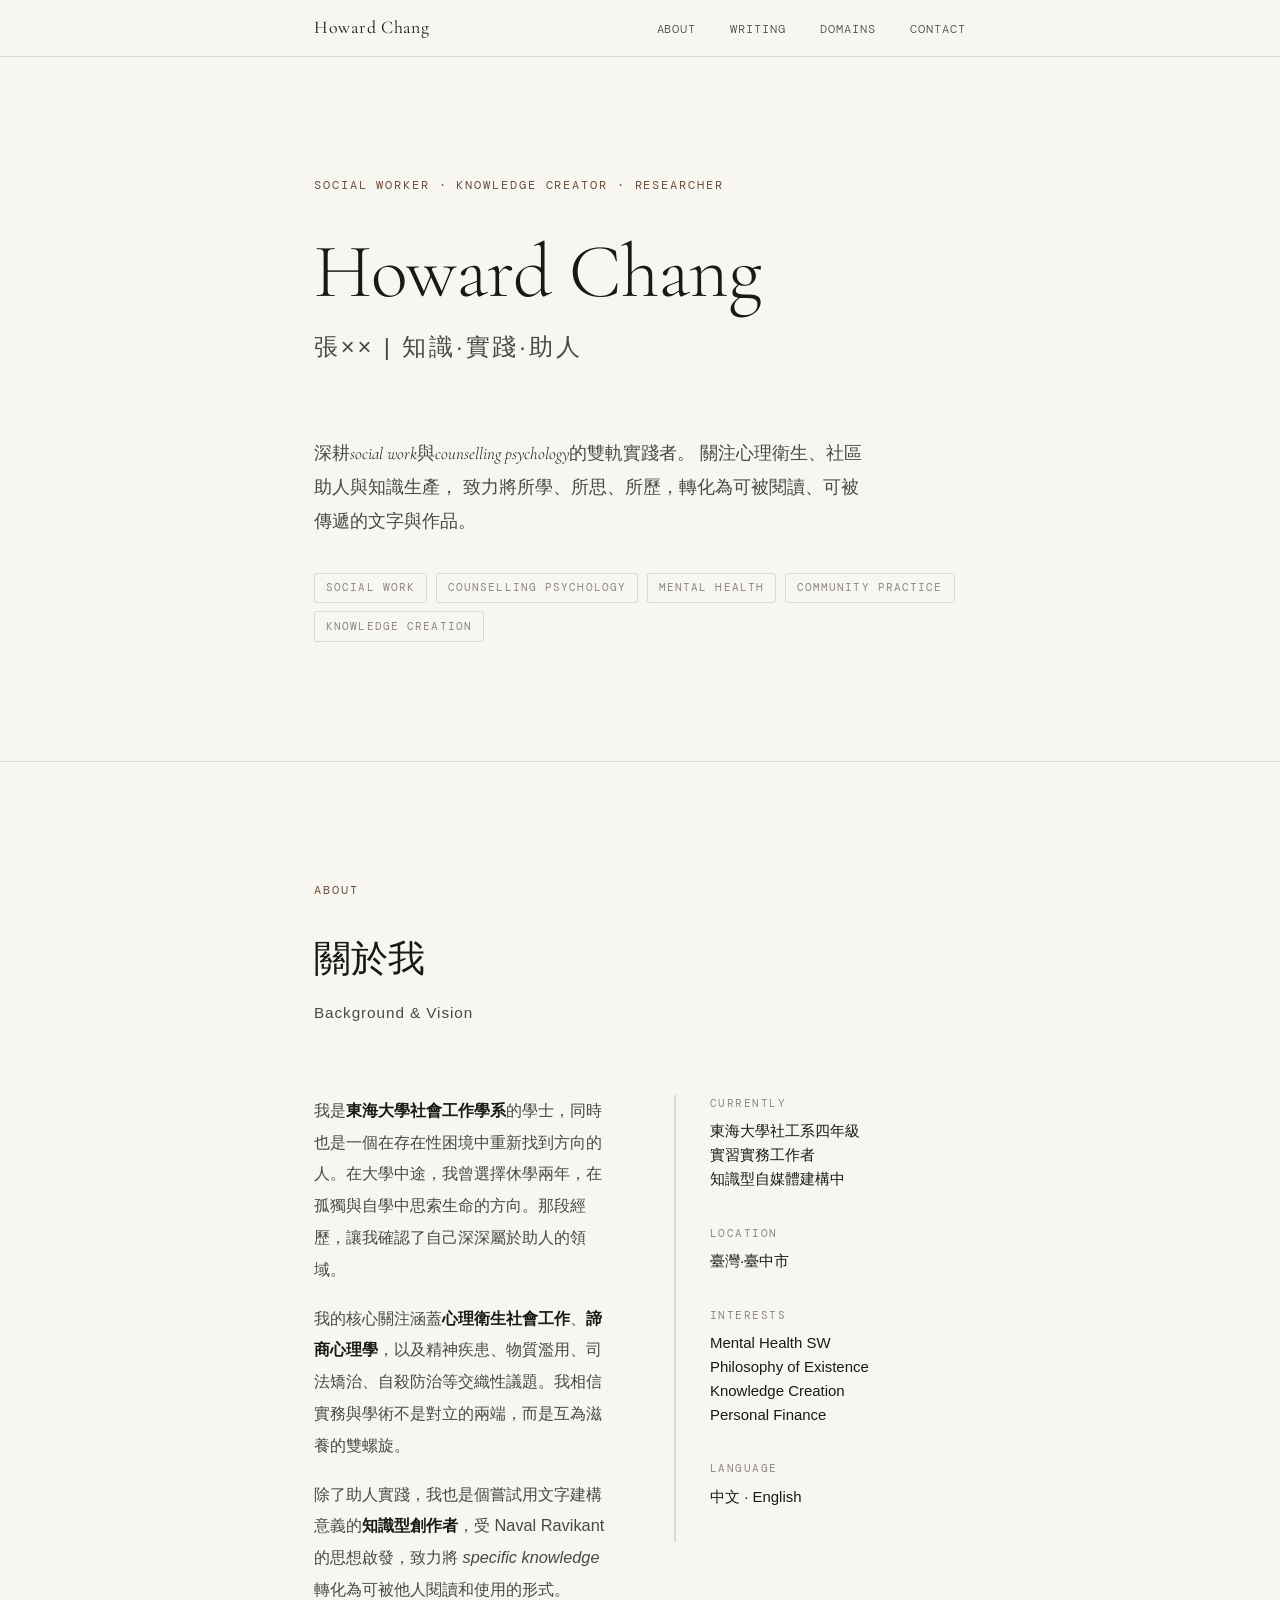
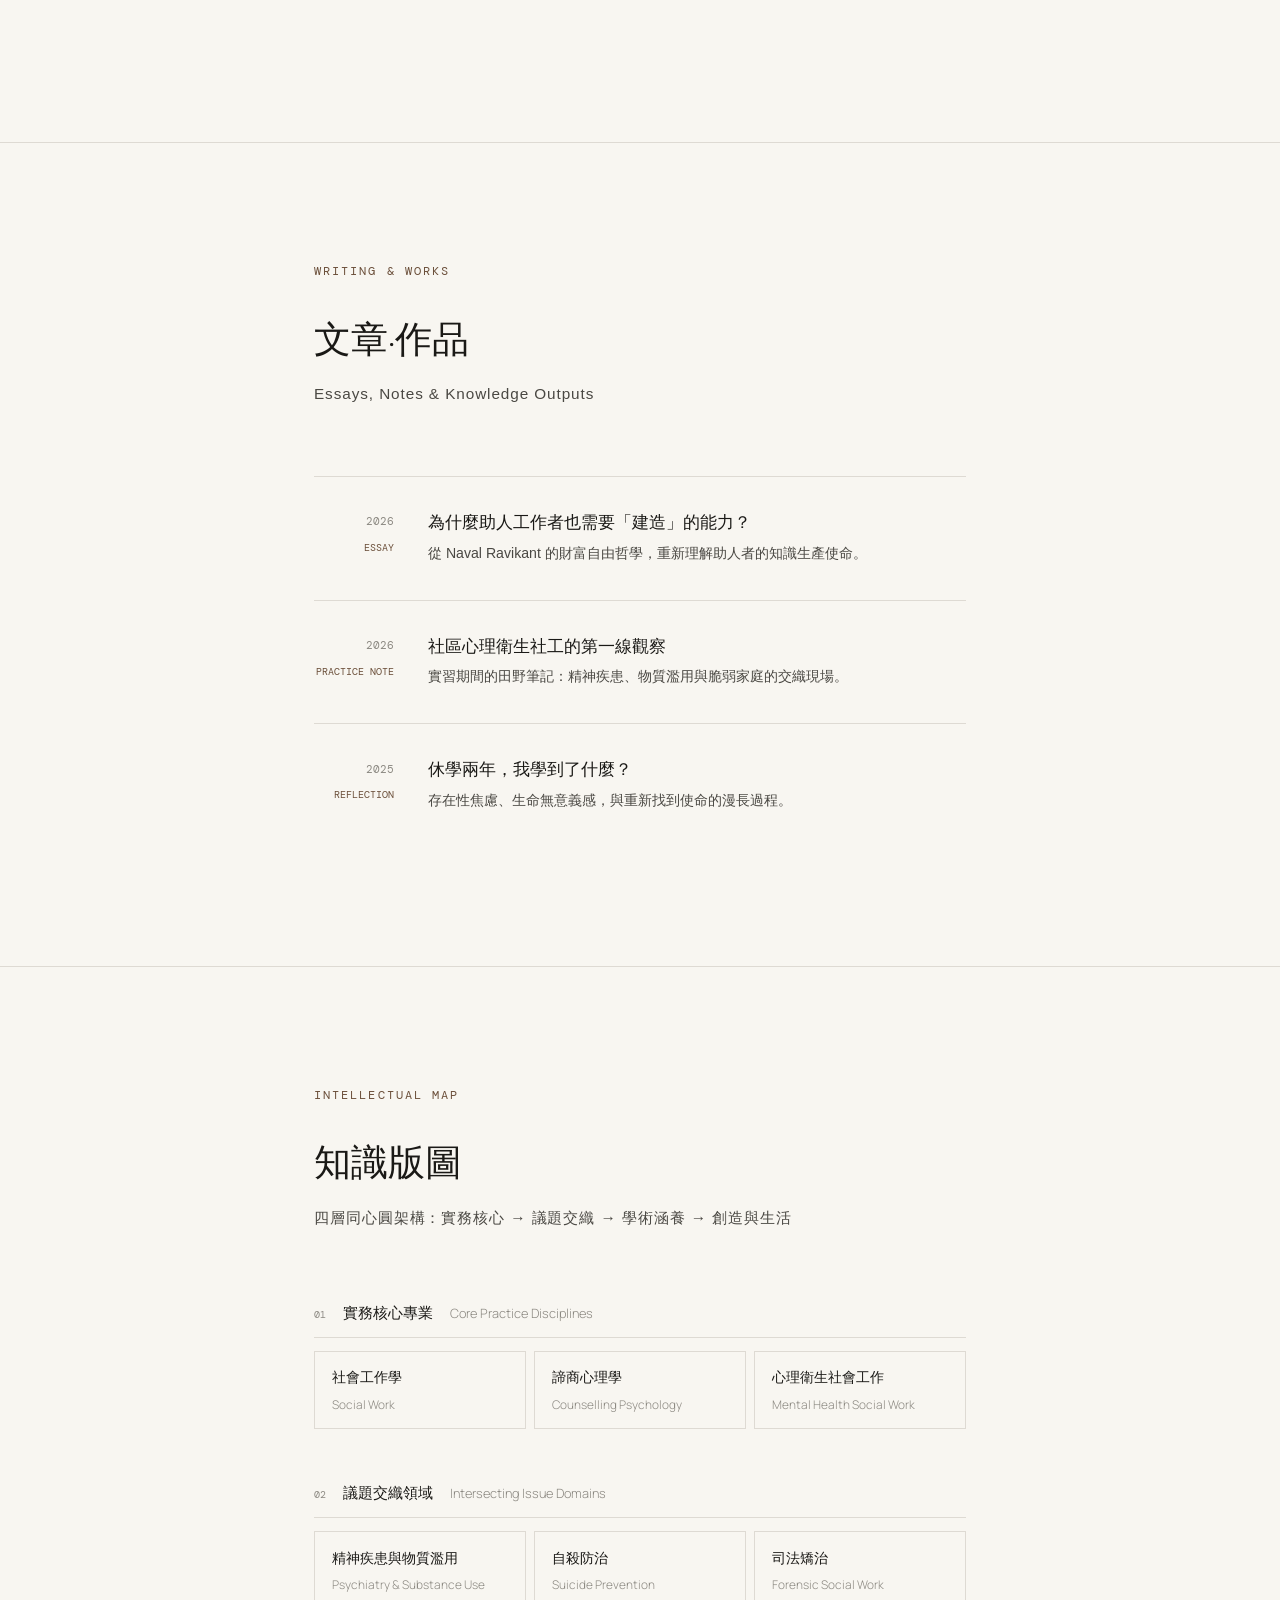
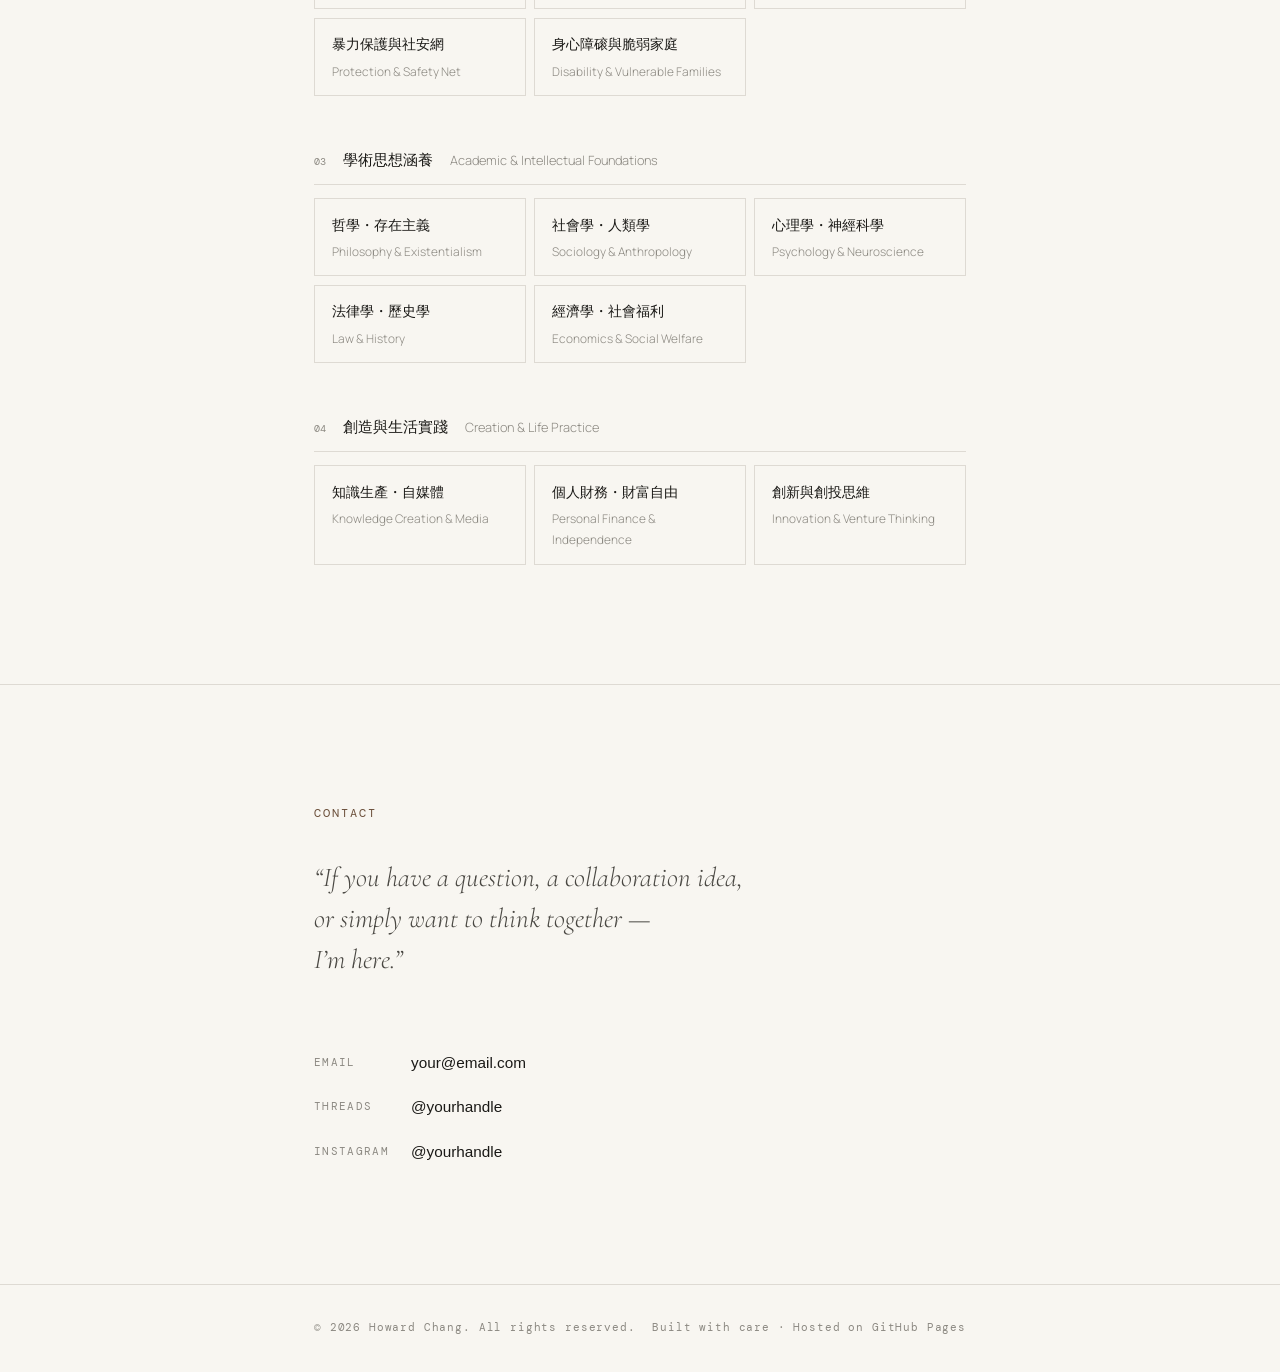
==== index.html @ d9d2367c "Add files via upload" ====
<!DOCTYPE html>
<html lang="zh-Hant">
<head>
  <meta charset="UTF-8">
  <meta name="viewport" content="width=device-width, initial-scale=1.0">
  <title>Howard Chang｜知識・實踐・助人</title>
  <meta name="description" content="社會工作與諦商心理的實務科學家，知識型創作者。">
  <meta name="author" content="Howard Chang">
  <link rel="preconnect" href="https://fonts.googleapis.com">
  <link rel="preconnect" href="https://fonts.gstatic.com" crossorigin>
  <!--
    字體設定：
    Cormorant Garamond → 英文標題字體（優雅學術感）
    Manrope            → 英文無襯綫字體（知識版圖標簽 / 小標签用）
    DM Mono            → 等寬字體（導航 / 標記文字）
    中文字體    → Microsoft JhengHei (Windows) / PingFang TC (Mac/iOS) / Heiti TC (備用)
  -->
  <link href="https://fonts.googleapis.com/css2?family=Cormorant+Garamond:ital,wght@0,300;0,400;0,500;0,600;1,300;1,400&family=Manrope:wght@300;400;500;600&family=DM+Mono:wght@300;400&display=swap" rel="stylesheet">
  <style>
    :root {
      --bg:       #F8F6F1;
      --ink:      #1A1916;
      --ink-mid:  #4A4843;
      --ink-lite: #8C8982;
      --accent:   #6B4F3A;
      --border:   #DEDAD3;
      /* 英文字體 */
      --serif-en: 'Cormorant Garamond', Georgia, serif;
      --sans-en:  'Manrope', 'Helvetica Neue', sans-serif;
      --mono:     'DM Mono', 'Courier New', monospace;
      /* 中文字體：微軟正黑體 (Win) → PingFang TC (Mac) → Heiti TC (備用) */
      --zh:       'Microsoft JhengHei', '微軟正黑體', 'PingFang TC', 'Heiti TC', sans-serif;
      --max-w:    720px;
    }
    *, *::before, *::after { box-sizing: border-box; margin: 0; padding: 0; }
    html { font-size: 17px; scroll-behavior: smooth; -webkit-font-smoothing: antialiased; }
    body { background: var(--bg); color: var(--ink); font-family: var(--zh); font-weight: 400; line-height: 1.8; }
    .container { max-width: var(--max-w); margin: 0 auto; padding: 0 2rem; }

    /* --- Nav --- */
    nav {
      position: fixed; top: 0; left: 0; right: 0; z-index: 100;
      background: rgba(248,246,241,.92); backdrop-filter: blur(8px);
      border-bottom: 1px solid var(--border);
    }
    nav .container { display: flex; align-items: center; justify-content: space-between; height: 56px; }
    .nav-name { font-family: var(--serif-en); font-size: 1.05rem; font-weight: 400; letter-spacing: .04em; color: var(--ink); text-decoration: none; }
    .nav-links { display: flex; gap: 2rem; list-style: none; }
    .nav-links a { font-family: var(--mono); font-size: .72rem; font-weight: 300; letter-spacing: .08em; color: var(--ink-mid); text-decoration: none; text-transform: uppercase; transition: color .2s; }
    .nav-links a:hover { color: var(--accent); }

    /* --- Hero --- */
    #hero { padding-top: calc(56px + 7rem); padding-bottom: 7rem; border-bottom: 1px solid var(--border); }
    .eyebrow { font-family: var(--mono); font-size: .7rem; letter-spacing: .16em; color: var(--accent); text-transform: uppercase; margin-bottom: 2rem; }
    .name-en { font-family: var(--serif-en); font-size: clamp(2.8rem,6vw,4.5rem); font-weight: 300; line-height: 1.1; letter-spacing: -.01em; margin-bottom: .15em; }
    .name-zh { font-family: var(--zh); font-size: clamp(1.1rem,2.5vw,1.4rem); font-weight: 300; color: var(--ink-mid); letter-spacing: .12em; margin-bottom: 4rem; }
    .statement { max-width: 560px; font-size: 1.05rem; font-weight: 300; line-height: 1.9; color: var(--ink-mid); }
    .statement em { font-family: var(--serif-en); font-style: italic; font-size: 1rem; color: var(--ink); }
    .tags { display: flex; flex-wrap: wrap; gap: .5rem; margin-top: 2rem; }
    .tag { font-family: var(--mono); font-size: .65rem; letter-spacing: .1em; color: var(--ink-lite); border: 1px solid var(--border); padding: .25rem .65rem; border-radius: 2px; text-transform: uppercase; }

    /* --- Section shared --- */
    section { padding: 7rem 0; border-bottom: 1px solid var(--border); }
    section:last-of-type { border-bottom: none; }
    .sec-label { font-family: var(--mono); font-size: .68rem; letter-spacing: .18em; color: var(--accent); text-transform: uppercase; margin-bottom: 2rem; }
    .sec-title { font-family: var(--serif-en); font-size: clamp(1.6rem,3.5vw,2.2rem); font-weight: 400; line-height: 1.25; margin-bottom: 1rem; }
    .sec-sub { font-family: var(--zh); font-size: .9rem; color: var(--ink-mid); letter-spacing: .06em; margin-bottom: 4rem; }

    /* --- About --- */
    .about-grid { display: grid; grid-template-columns: 1fr 1fr; gap: 4rem; align-items: start; }
    .about-text p { font-family: var(--zh); font-size: .96rem; line-height: 1.95; color: var(--ink-mid); margin-bottom: 1rem; }
    .about-text strong { font-weight: 600; color: var(--ink); }
    .sidebar { border-left: 2px solid var(--border); padding-left: 2rem; }
    .sitem { margin-bottom: 2rem; }
    .sitem-label { font-family: var(--mono); font-size: .62rem; letter-spacing: .14em; color: var(--ink-lite); text-transform: uppercase; margin-bottom: .3rem; }
    .sitem-val { font-family: var(--zh); font-size: .88rem; color: var(--ink); line-height: 1.6; }

    /* --- Works --- */
    .work-item { display: grid; grid-template-columns: 80px 1fr; gap: 2rem; padding: 2rem 0; border-top: 1px solid var(--border); text-decoration: none; color: inherit; transition: opacity .2s; }
    .work-item:first-child { border-top: none; }
    .work-item:hover { opacity: .6; }
    .work-meta { display: flex; flex-direction: column; align-items: flex-end; padding-top: .15rem; }
    .work-date { font-family: var(--mono); font-size: .62rem; color: var(--ink-lite); }
    .work-cat { font-family: var(--mono); font-size: .58rem; color: var(--accent); text-transform: uppercase; margin-top: .4rem; }
    .work-title { font-family: var(--zh); font-size: 1rem; font-weight: 500; line-height: 1.4; margin-bottom: .4rem; }
    .work-exc { font-family: var(--zh); font-size: .83rem; color: var(--ink-mid); line-height: 1.7; }

    /* --- Domains (grouped) --- */
    .dgroup { margin-bottom: 3rem; }
    .dgroup:last-child { margin-bottom: 0; }
    .dgroup-hdr { display: flex; align-items: baseline; gap: 1rem; padding-bottom: .6rem; border-bottom: 1px solid var(--border); margin-bottom: .75rem; }
    .dgroup-num { font-family: var(--mono); font-size: .6rem; color: var(--ink-lite); }
    .dgroup-zh { font-family: var(--zh); font-size: .88rem; font-weight: 500; color: var(--ink); }
    /* ★ Manrope 不用斜體 */
    .dgroup-en { font-family: var(--sans-en); font-size: .75rem; font-weight: 300; font-style: normal; color: var(--ink-lite); }
    .dtiles { display: grid; grid-template-columns: repeat(3, 1fr); gap: .5rem; }
    .dtile { padding: .75rem 1rem; border: 1px solid var(--border); position: relative; transition: border-color .2s, background .15s; }
    .dtile:hover { border-color: var(--ink-lite); background: rgba(107,79,58,.03); }
    .dtile::before { content: ''; position: absolute; left: -1px; top: 0; bottom: 0; width: 2px; background: var(--accent); opacity: 0; transition: opacity .2s; }
    .dtile:hover::before { opacity: 1; }
    .dtile-zh { font-family: var(--zh); font-size: .85rem; font-weight: 500; margin-bottom: .2rem; }
    /* ★ Manrope 不用斜體 */
    .dtile-en { font-family: var(--sans-en); font-size: .7rem; font-weight: 300; font-style: normal; color: var(--ink-lite); }

    /* --- Contact --- */
    .contact-stmt { font-family: var(--serif-en); font-size: clamp(1.2rem,3vw,1.6rem); font-weight: 300; font-style: italic; line-height: 1.5; color: var(--ink-mid); max-width: 480px; margin-bottom: 4rem; }
    .clinks { display: flex; flex-direction: column; gap: 1rem; }
    .clink { display: flex; align-items: center; gap: 1rem; text-decoration: none; color: var(--ink); transition: color .2s; width: fit-content; }
    .clink:hover { color: var(--accent); }
    .clink-label { font-family: var(--mono); font-size: .65rem; letter-spacing: .12em; color: var(--ink-lite); text-transform: uppercase; min-width: 80px; }
    .clink-val { font-family: var(--zh); font-size: .9rem; }

    /* --- Footer --- */
    footer { padding: 2rem 0; border-top: 1px solid var(--border); }
    footer .container { display: flex; align-items: center; justify-content: space-between; }
    .ft { font-family: var(--mono); font-size: .62rem; color: var(--ink-lite); letter-spacing: .08em; }

    /* --- Back to top --- */
    .btt { position: fixed; bottom: 2rem; right: 2rem; width: 38px; height: 38px; border: 1px solid var(--border); background: var(--bg); color: var(--ink-mid); font-size: 1rem; display: flex; align-items: center; justify-content: center; text-decoration: none; opacity: 0; pointer-events: none; transition: opacity .3s, color .2s, border-color .2s; }
    .btt.visible { opacity: 1; pointer-events: auto; }
    .btt:hover { color: var(--accent); border-color: var(--accent); }

    /* --- Fade-in --- */
    @keyframes fadeUp { from { opacity:0; transform:translateY(18px); } to { opacity:1; transform:none; } }
    .fi { animation: fadeUp .7s ease forwards; opacity: 0; }
    .fi:nth-child(1){animation-delay:.10s} .fi:nth-child(2){animation-delay:.22s}
    .fi:nth-child(3){animation-delay:.34s} .fi:nth-child(4){animation-delay:.46s}

    /* --- Responsive --- */
    @media(max-width:600px){
      .about-grid{grid-template-columns:1fr}
      .sidebar{border-left:none;border-top:1px solid var(--border);padding-left:0;padding-top:2rem}
      .dtiles{grid-template-columns:1fr 1fr}
      .nav-links{display:none}
      footer .container{flex-direction:column;gap:.5rem;align-items:flex-start}
    }
    @media(max-width:420px){ .dtiles{grid-template-columns:1fr} }
  </style>
</head>
<body>

<nav>
  <div class="container">
    <a href="#hero" class="nav-name">Howard Chang</a>
    <ul class="nav-links">
      <li><a href="#about">About</a></li>
      <li><a href="#works">Writing</a></li>
      <li><a href="#domains">Domains</a></li>
      <li><a href="#contact">Contact</a></li>
    </ul>
  </div>
</nav>

<!-- ====== Hero ====== -->
<section id="hero">
  <div class="container">
    <p class="eyebrow fi">Social Worker &middot; Knowledge Creator &middot; Researcher</p>
    <!-- ★ 請替換成你的英文名 -->
    <h1 class="name-en fi">Howard Chang</h1>
    <!-- ★ 請替換成你的中文全名 -->
    <p class="name-zh fi">張×× &vert; 知識&middot;實踐&middot;助人</p>
    <p class="statement fi">
      深耕<em>social work</em>與<em>counselling psychology</em>的雙軌實踐者。
      關注心理衛生、社區助人與知識生產，
      致力將所學、所思、所歷，轉化為可被閱讀、可被傳遞的文字與作品。
    </p>
    <div class="tags fi">
      <span class="tag">Social Work</span>
      <span class="tag">Counselling Psychology</span>
      <span class="tag">Mental Health</span>
      <span class="tag">Community Practice</span>
      <span class="tag">Knowledge Creation</span>
    </div>
  </div>
</section>

<!-- ====== About ====== -->
<section id="about">
  <div class="container">
    <p class="sec-label">About</p>
    <h2 class="sec-title">關於我</h2>
    <p class="sec-sub">Background &amp; Vision</p>
    <div class="about-grid">
      <div class="about-text">
        <p>我是<strong>東海大學社會工作學系</strong>的學士，同時也是一個在存在性困境中重新找到方向的人。在大學中途，我曾選擇休學兩年，在孤獨與自學中思索生命的方向。那段經歷，讓我確認了自己深深屬於助人的領域。</p>
        <p>我的核心關注涵蓋<strong>心理衛生社會工作</strong>、<strong>諦商心理學</strong>，以及精神疾患、物質濫用、司法矯治、自殺防治等交織性議題。我相信實務與學術不是對立的兩端，而是互為滋養的雙螺旋。</p>
        <p>除了助人實踐，我也是個嘗試用文字建構意義的<strong>知識型創作者</strong>，受 Naval Ravikant 的思想啟發，致力將 <em>specific knowledge</em> 轉化為可被他人閱讀和使用的形式。</p>
      </div>
      <div class="sidebar">
        <div class="sitem">
          <p class="sitem-label">Currently</p>
          <p class="sitem-val">東海大學社工系四年級<br>實習實務工作者<br>知識型自媒體建構中</p>
        </div>
        <div class="sitem">
          <p class="sitem-label">Location</p>
          <p class="sitem-val">臺灣&middot;臺中市</p>
        </div>
        <div class="sitem">
          <p class="sitem-label">Interests</p>
          <p class="sitem-val">Mental Health SW<br>Philosophy of Existence<br>Knowledge Creation<br>Personal Finance</p>
        </div>
        <div class="sitem">
          <p class="sitem-label">Language</p>
          <p class="sitem-val">中文 &middot; English</p>
        </div>
      </div>
    </div>
  </div>
</section>

<!-- ====== Works ====== -->
<section id="works">
  <div class="container">
    <p class="sec-label">Writing &amp; Works</p>
    <h2 class="sec-title">文章&middot;作品</h2>
    <p class="sec-sub">Essays, Notes &amp; Knowledge Outputs</p>

    <!--
      ★ 新增文章：復製下面的 work-item 區塊，修改標題和摘要。
      將 href 改為實際的 .html 檔案路徑，例： href="articles/檔名.html"
      尚未發佈的文章先用 href="#" 占位
    -->

    <!-- ★ 第一篇文章：修改此模板後將 href 指向實際檔案 -->
    <a href="articles/why-helpers-need-to-build.html" class="work-item">
      <div class="work-meta">
        <span class="work-date">2026</span>
        <span class="work-cat">Essay</span>
      </div>
      <div>
        <p class="work-title">為什麼助人工作者也需要「建造」的能力？</p>
        <p class="work-exc">從 Naval Ravikant 的財富自由哲學，重新理解助人者的知識生產使命。</p>
      </div>
    </a>

    <a href="#" class="work-item">
      <div class="work-meta">
        <span class="work-date">2026</span>
        <span class="work-cat">Practice Note</span>
      </div>
      <div>
        <p class="work-title">社區心理衛生社工的第一線觀察</p>
        <p class="work-exc">實習期間的田野筆記：精神疾患、物質濫用與脆弱家庭的交織現場。</p>
      </div>
    </a>

    <a href="#" class="work-item">
      <div class="work-meta">
        <span class="work-date">2025</span>
        <span class="work-cat">Reflection</span>
      </div>
      <div>
        <p class="work-title">休學兩年，我學到了什麼？</p>
        <p class="work-exc">存在性焦慮、生命無意義感，與重新找到使命的漫長過程。</p>
      </div>
    </a>

  </div>
</section>

<!-- ====== Domains ====== -->
<section id="domains">
  <div class="container">
    <p class="sec-label">Intellectual Map</p>
    <h2 class="sec-title">知識版圖</h2>
    <p class="sec-sub">四層同心圓架構：實務核心 &rarr; 議題交織 &rarr; 學術涵養 &rarr; 創造與生活</p>

    <!--
      ★★ 分組訪明：
      - 新增方塊：在對應的 dtiles 內複製一個 .dtile 區塊
      - 新增分組：複製整個 .dgroup 區塊
      - 刪除方塊：對應的 .dtile 區塊直接刪除
    -->

    <!-- 01 實務核心專業 -->
    <div class="dgroup">
      <div class="dgroup-hdr">
        <span class="dgroup-num">01</span>
        <span class="dgroup-zh">實務核心專業</span>
        <span class="dgroup-en">Core Practice Disciplines</span>
      </div>
      <div class="dtiles">
        <div class="dtile"><p class="dtile-zh">社會工作學</p><p class="dtile-en">Social Work</p></div>
        <div class="dtile"><p class="dtile-zh">諦商心理學</p><p class="dtile-en">Counselling Psychology</p></div>
        <div class="dtile"><p class="dtile-zh">心理衛生社會工作</p><p class="dtile-en">Mental Health Social Work</p></div>
      </div>
    </div>

    <!-- 02 議題交織領域 -->
    <div class="dgroup">
      <div class="dgroup-hdr">
        <span class="dgroup-num">02</span>
        <span class="dgroup-zh">議題交織領域</span>
        <span class="dgroup-en">Intersecting Issue Domains</span>
      </div>
      <div class="dtiles">
        <div class="dtile"><p class="dtile-zh">精神疾患與物質濫用</p><p class="dtile-en">Psychiatry &amp; Substance Use</p></div>
        <div class="dtile"><p class="dtile-zh">自殺防治</p><p class="dtile-en">Suicide Prevention</p></div>
        <div class="dtile"><p class="dtile-zh">司法矯治</p><p class="dtile-en">Forensic Social Work</p></div>
        <div class="dtile"><p class="dtile-zh">暴力保護與社安網</p><p class="dtile-en">Protection &amp; Safety Net</p></div>
        <div class="dtile"><p class="dtile-zh">身心障磙與脆弱家庭</p><p class="dtile-en">Disability &amp; Vulnerable Families</p></div>
      </div>
    </div>

    <!-- 03 學術思想涵養 -->
    <div class="dgroup">
      <div class="dgroup-hdr">
        <span class="dgroup-num">03</span>
        <span class="dgroup-zh">學術思想涵養</span>
        <span class="dgroup-en">Academic &amp; Intellectual Foundations</span>
      </div>
      <div class="dtiles">
        <div class="dtile"><p class="dtile-zh">哲學・存在主義</p><p class="dtile-en">Philosophy &amp; Existentialism</p></div>
        <div class="dtile"><p class="dtile-zh">社會學・人類學</p><p class="dtile-en">Sociology &amp; Anthropology</p></div>
        <div class="dtile"><p class="dtile-zh">心理學・神經科學</p><p class="dtile-en">Psychology &amp; Neuroscience</p></div>
        <div class="dtile"><p class="dtile-zh">法律學・歷史學</p><p class="dtile-en">Law &amp; History</p></div>
        <div class="dtile"><p class="dtile-zh">經濟學・社會福利</p><p class="dtile-en">Economics &amp; Social Welfare</p></div>
      </div>
    </div>

    <!-- 04 創造與生活實踐 -->
    <div class="dgroup">
      <div class="dgroup-hdr">
        <span class="dgroup-num">04</span>
        <span class="dgroup-zh">創造與生活實踐</span>
        <span class="dgroup-en">Creation &amp; Life Practice</span>
      </div>
      <div class="dtiles">
        <div class="dtile"><p class="dtile-zh">知識生產・自媒體</p><p class="dtile-en">Knowledge Creation &amp; Media</p></div>
        <div class="dtile"><p class="dtile-zh">個人財務・財富自由</p><p class="dtile-en">Personal Finance &amp; Independence</p></div>
        <div class="dtile"><p class="dtile-zh">創新與創投思維</p><p class="dtile-en">Innovation &amp; Venture Thinking</p></div>
      </div>
    </div>

  </div>
</section>

<!-- ====== Contact ====== -->
<section id="contact">
  <div class="container">
    <p class="sec-label">Contact</p>
    <p class="contact-stmt">
      &ldquo;If you have a question, a collaboration idea,<br>
      or simply want to think together &mdash;<br>
      I&rsquo;m here.&rdquo;
    </p>
    <div class="clinks">
      <!-- ★ 請替換成你真實的联絡方式，沒有的平台就削除對應 <a> 區塊 -->
      <a href="mailto:your@email.com" class="clink"><span class="clink-label">Email</span><span class="clink-val">your@email.com</span></a>
      <a href="https://threads.net/@yourhandle" target="_blank" rel="noopener" class="clink"><span class="clink-label">Threads</span><span class="clink-val">@yourhandle</span></a>
      <a href="https://instagram.com/yourhandle" target="_blank" rel="noopener" class="clink"><span class="clink-label">Instagram</span><span class="clink-val">@yourhandle</span></a>
    </div>
  </div>
</section>

<footer>
  <div class="container">
    <p class="ft">&copy; 2026 Howard Chang. All rights reserved.</p>
    <p class="ft">Built with care &middot; Hosted on GitHub Pages</p>
  </div>
</footer>

<a href="#hero" class="btt" id="btt">&uarr;</a>
<script>
  const b = document.getElementById('btt');
  window.addEventListener('scroll', () => b.classList.toggle('visible', scrollY > 300));
</script>
</body>
</html>
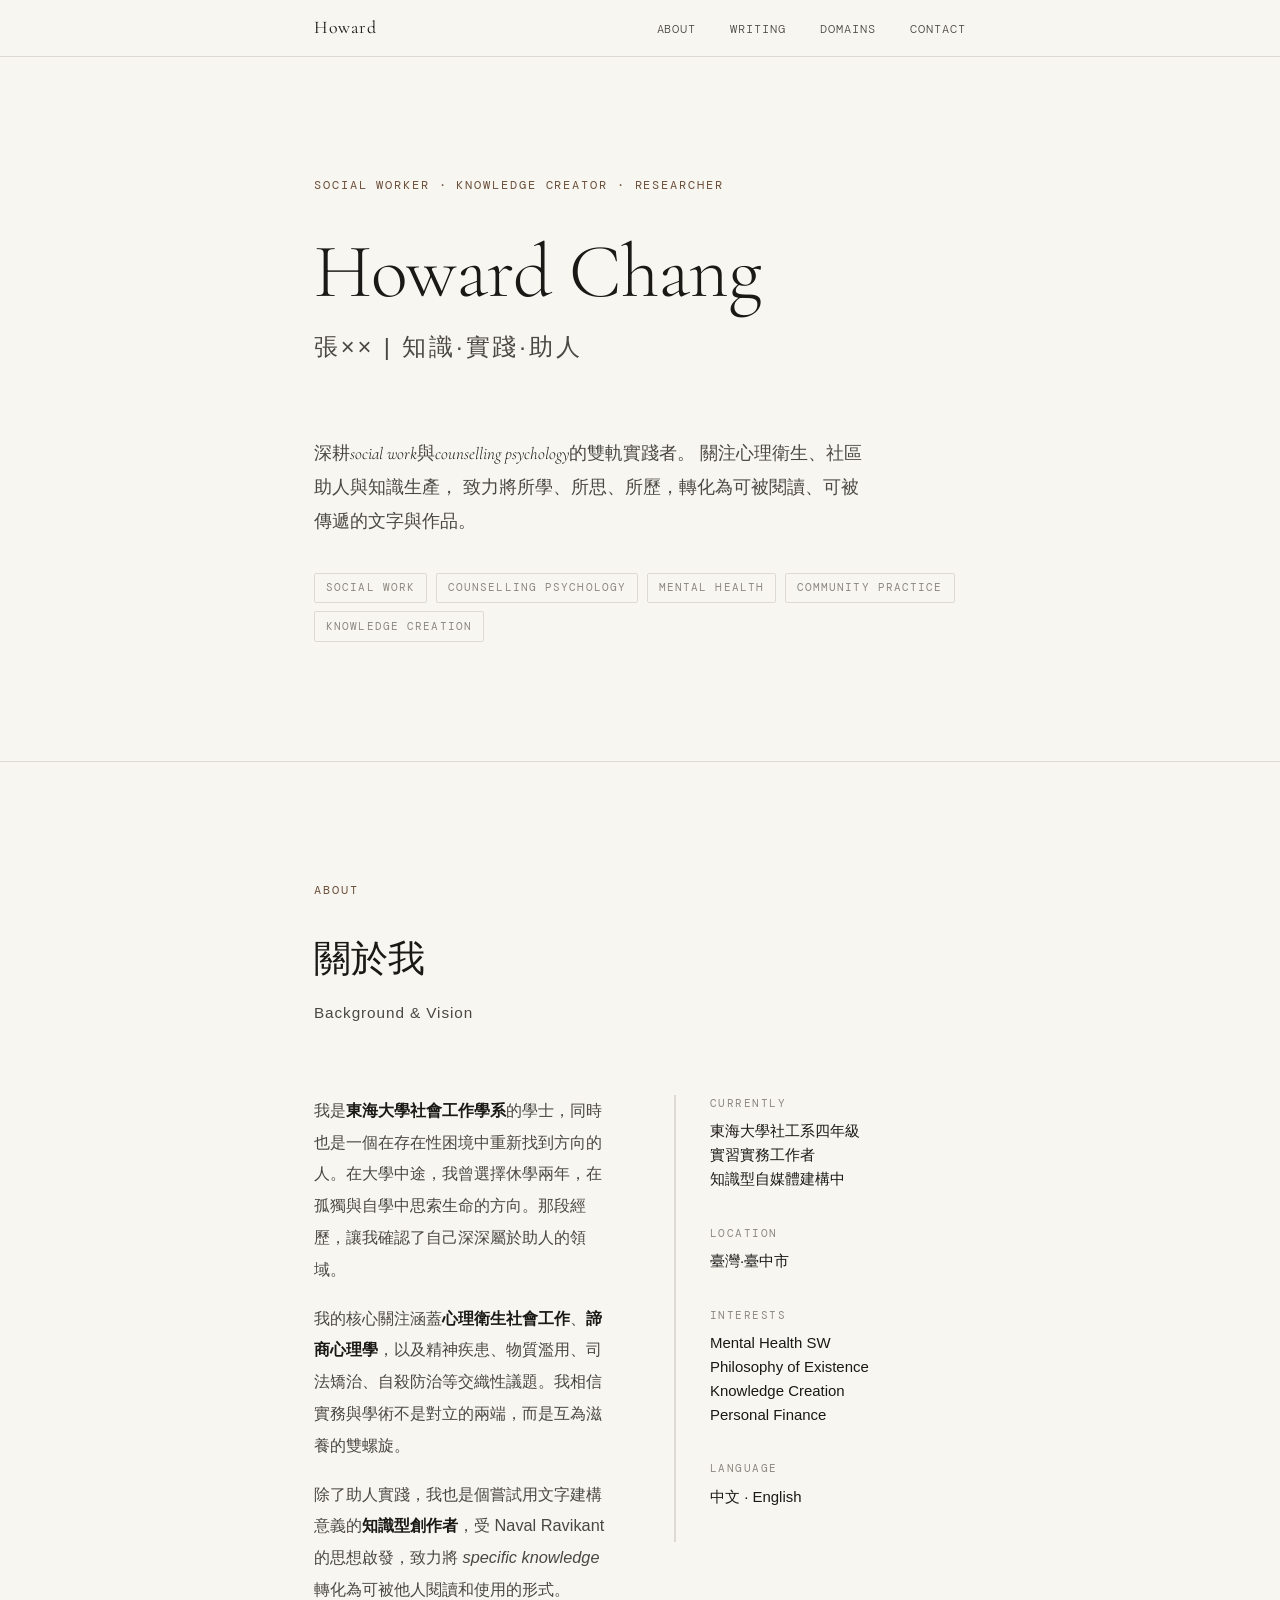
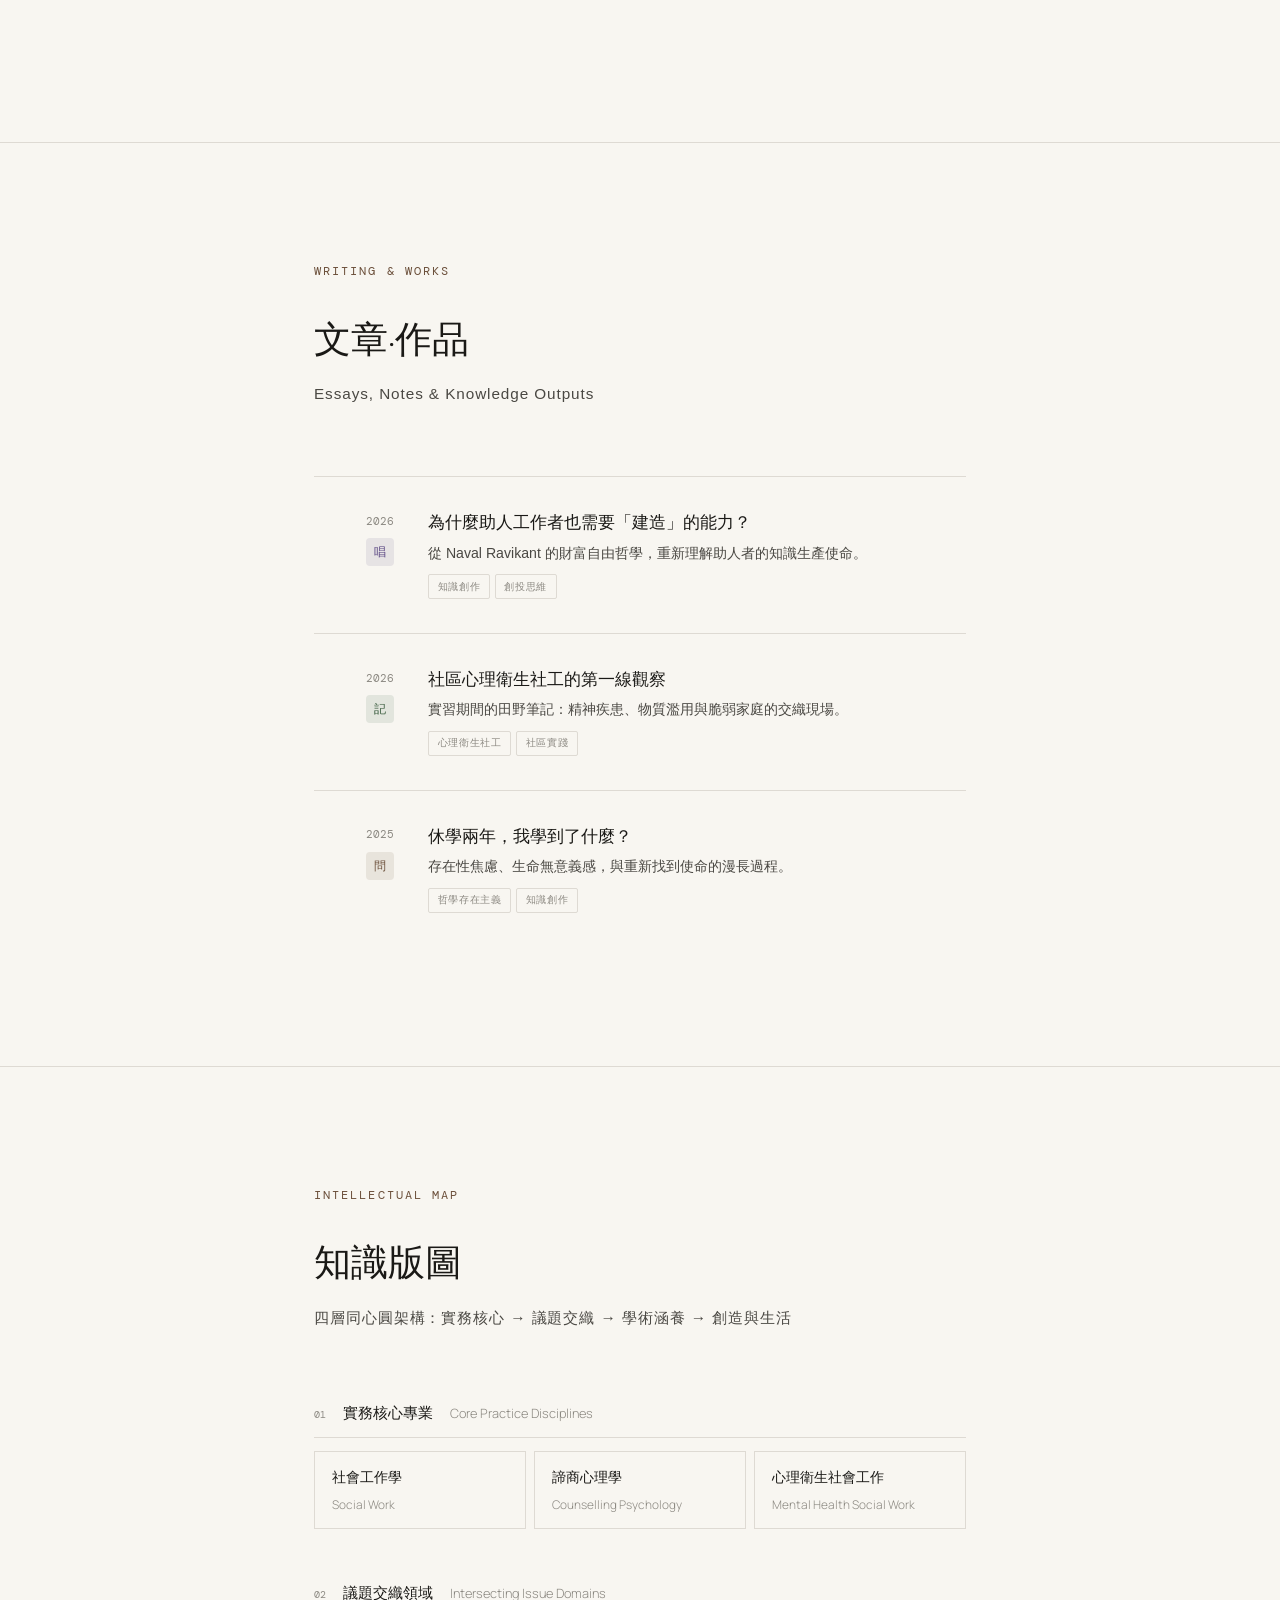
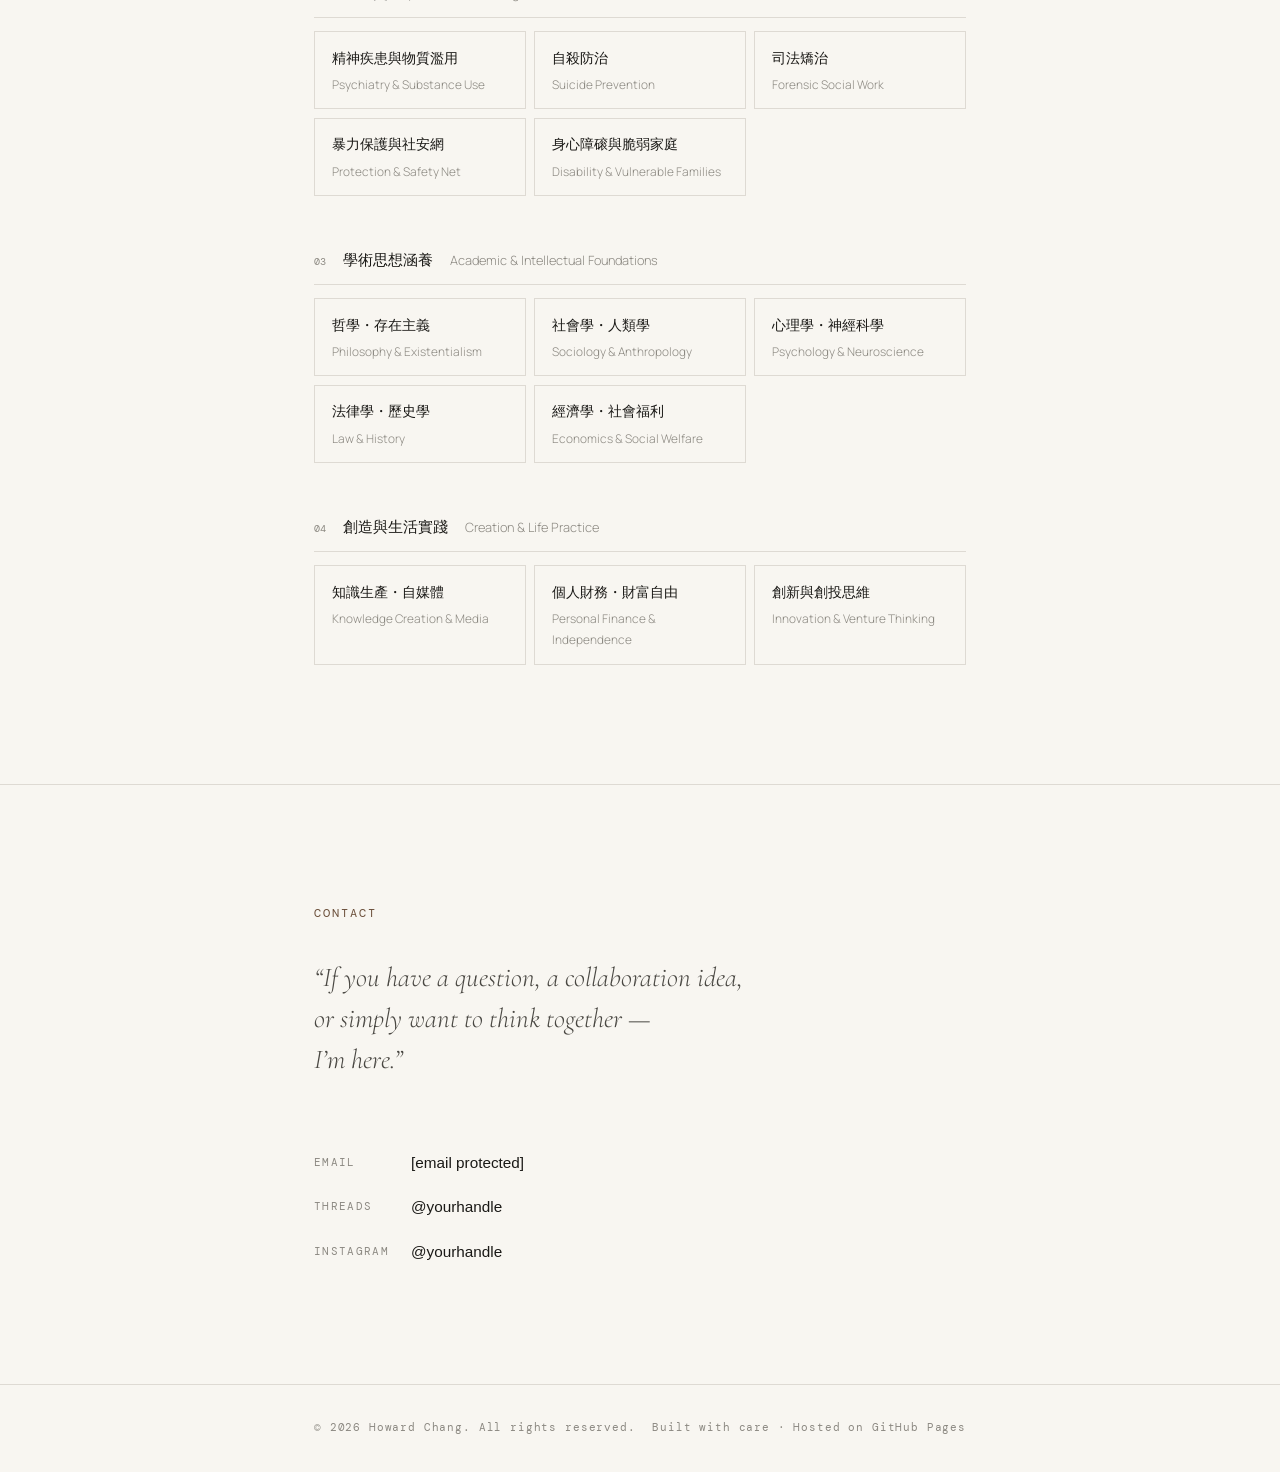
==== commit d2c721dc: "Update index.html" ====
--- a/index.html
+++ b/index.html
@@ -3,7 +3,7 @@
 <head>
   <meta charset="UTF-8">
   <meta name="viewport" content="width=device-width, initial-scale=1.0">
-  <title>Howard Chang｜知識・實踐・助人</title>
+  <title>Howard｜知識・實踐・助人</title>
   <meta name="description" content="社會工作與諦商心理的實務科學家，知識型創作者。">
   <meta name="author" content="Howard Chang">
   <link rel="preconnect" href="https://fonts.googleapis.com">
@@ -79,7 +79,7 @@
     .work-item { display: grid; grid-template-columns: 80px 1fr; gap: 2rem; padding: 2rem 0; border-top: 1px solid var(--border); text-decoration: none; color: inherit; transition: opacity .2s; }
     .work-item:first-child { border-top: none; }
     .work-item:hover { opacity: .6; }
-    .work-meta { display: flex; flex-direction: column; align-items: flex-end; padding-top: .15rem; }
+    .work-meta { display: flex; flex-direction: column; align-items: flex-end; padding-top: .1rem; gap: .4rem; }
     .work-date { font-family: var(--mono); font-size: .62rem; color: var(--ink-lite); }
     .work-cat { font-family: var(--mono); font-size: .58rem; color: var(--accent); text-transform: uppercase; margin-top: .4rem; }
     .work-title { font-family: var(--zh); font-size: 1rem; font-weight: 500; line-height: 1.4; margin-bottom: .4rem; }
@@ -135,16 +135,25 @@
       footer .container{flex-direction:column;gap:.5rem;align-items:flex-start}
     }
     @media(max-width:420px){ .dtiles{grid-template-columns:1fr} }
+
+    /* === 智識姿態標簽 === */
+    .gesture-tag{font-family:var(--zh);font-size:.72rem;font-weight:500;width:28px;height:28px;display:flex;align-items:center;justify-content:center;border-radius:4px;flex-shrink:0;}
+    .gesture-tag.ask     {background:rgba(107,79,58,.11); color:#6B4F3A;}
+    .gesture-tag.analyze {background:rgba(52,85,100,.11); color:#345564;}
+    .gesture-tag.record  {background:rgba(55,90,60,.11);  color:#375A3C;}
+    .gesture-tag.advocate{background:rgba(90,70,130,.11); color:#5A4682;}
+    .domain-tags{display:flex;flex-wrap:wrap;gap:.3rem;margin-top:.5rem;}
+    .domain-tag{font-family:var(--mono);font-size:.58rem;letter-spacing:.07em;color:var(--ink-lite);border:1px solid var(--border);padding:.15rem .5rem;border-radius:2px;}
   </style>
 </head>
 <body>
 
 <nav>
   <div class="container">
-    <a href="#hero" class="nav-name">Howard Chang</a>
+    <a href="#hero" class="nav-name">Howard</a>
     <ul class="nav-links">
       <li><a href="#about">About</a></li>
-      <li><a href="#works">Writing</a></li>
+      <li><a href="#writing">Writing</a></li>
       <li><a href="#domains">Domains</a></li>
       <li><a href="#contact">Contact</a></li>
     </ul>
@@ -209,7 +218,7 @@
 </section>
 
 <!-- ====== Works ====== -->
-<section id="works">
+<section id="writing">
   <div class="container">
     <p class="sec-label">Writing &amp; Works</p>
     <h2 class="sec-title">文章&middot;作品</h2>
@@ -225,33 +234,36 @@
     <a href="articles/why-helpers-need-to-build.html" class="work-item">
       <div class="work-meta">
         <span class="work-date">2026</span>
-        <span class="work-cat">Essay</span>
+        <span class="gesture-tag advocate">唱</span>
       </div>
       <div>
         <p class="work-title">為什麼助人工作者也需要「建造」的能力？</p>
         <p class="work-exc">從 Naval Ravikant 的財富自由哲學，重新理解助人者的知識生產使命。</p>
+        <div class="domain-tags"><span class="domain-tag">知識創作</span><span class="domain-tag">創投思維</span></div>
       </div>
     </a>
 
     <a href="#" class="work-item">
       <div class="work-meta">
         <span class="work-date">2026</span>
-        <span class="work-cat">Practice Note</span>
+        <span class="gesture-tag record">記</span>
       </div>
       <div>
         <p class="work-title">社區心理衛生社工的第一線觀察</p>
         <p class="work-exc">實習期間的田野筆記：精神疾患、物質濫用與脆弱家庭的交織現場。</p>
+        <div class="domain-tags"><span class="domain-tag">心理衛生社工</span><span class="domain-tag">社區實踐</span></div>
       </div>
     </a>
 
     <a href="#" class="work-item">
       <div class="work-meta">
         <span class="work-date">2025</span>
-        <span class="work-cat">Reflection</span>
+        <span class="gesture-tag ask">問</span>
       </div>
       <div>
         <p class="work-title">休學兩年，我學到了什麼？</p>
         <p class="work-exc">存在性焦慮、生命無意義感，與重新找到使命的漫長過程。</p>
+        <div class="domain-tags"><span class="domain-tag">哲學存在主義</span><span class="domain-tag">知識創作</span></div>
       </div>
     </a>
 
@@ -346,7 +358,7 @@
     </p>
     <div class="clinks">
       <!-- ★ 請替換成你真實的联絡方式，沒有的平台就削除對應 <a> 區塊 -->
-      <a href="mailto:your@email.com" class="clink"><span class="clink-label">Email</span><span class="clink-val">your@email.com</span></a>
+      <a href="/cdn-cgi/l/email-protection#156c7a6067557078747c793b767a78" class="clink"><span class="clink-label">Email</span><span class="clink-val"><span class="__cf_email__" data-cfemail="423b2d373002272f232b2e6c212d2f">[email&#160;protected]</span></span></a>
       <a href="https://threads.net/@yourhandle" target="_blank" rel="noopener" class="clink"><span class="clink-label">Threads</span><span class="clink-val">@yourhandle</span></a>
       <a href="https://instagram.com/yourhandle" target="_blank" rel="noopener" class="clink"><span class="clink-label">Instagram</span><span class="clink-val">@yourhandle</span></a>
     </div>
@@ -361,9 +373,4 @@
 </footer>
 
 <a href="#hero" class="btt" id="btt">&uarr;</a>
-<script>
-  const b = document.getElementById('btt');
-  window.addEventListener('scroll', () => b.classList.toggle('visible', scrollY > 300));
-</script>
-</body>
-</html>
+<script data-cfasync="false" src="/cdn-cgi/
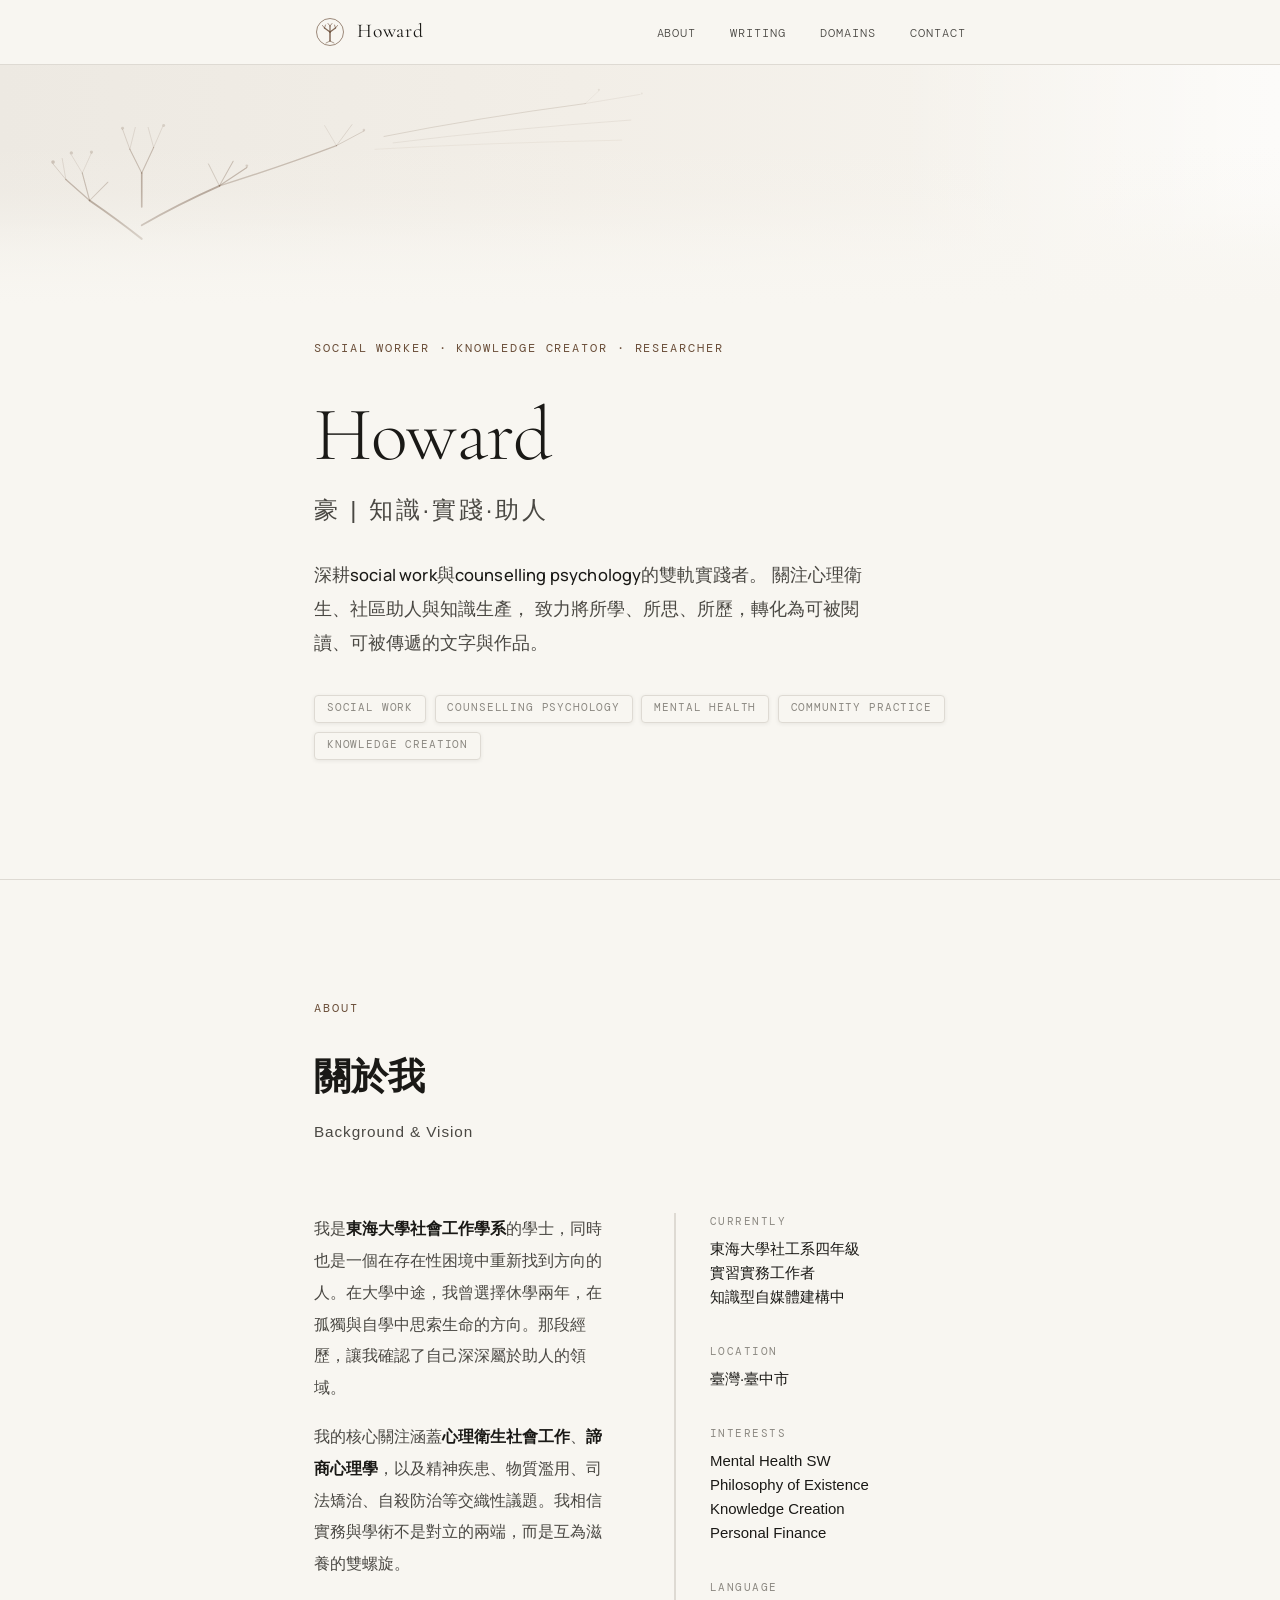
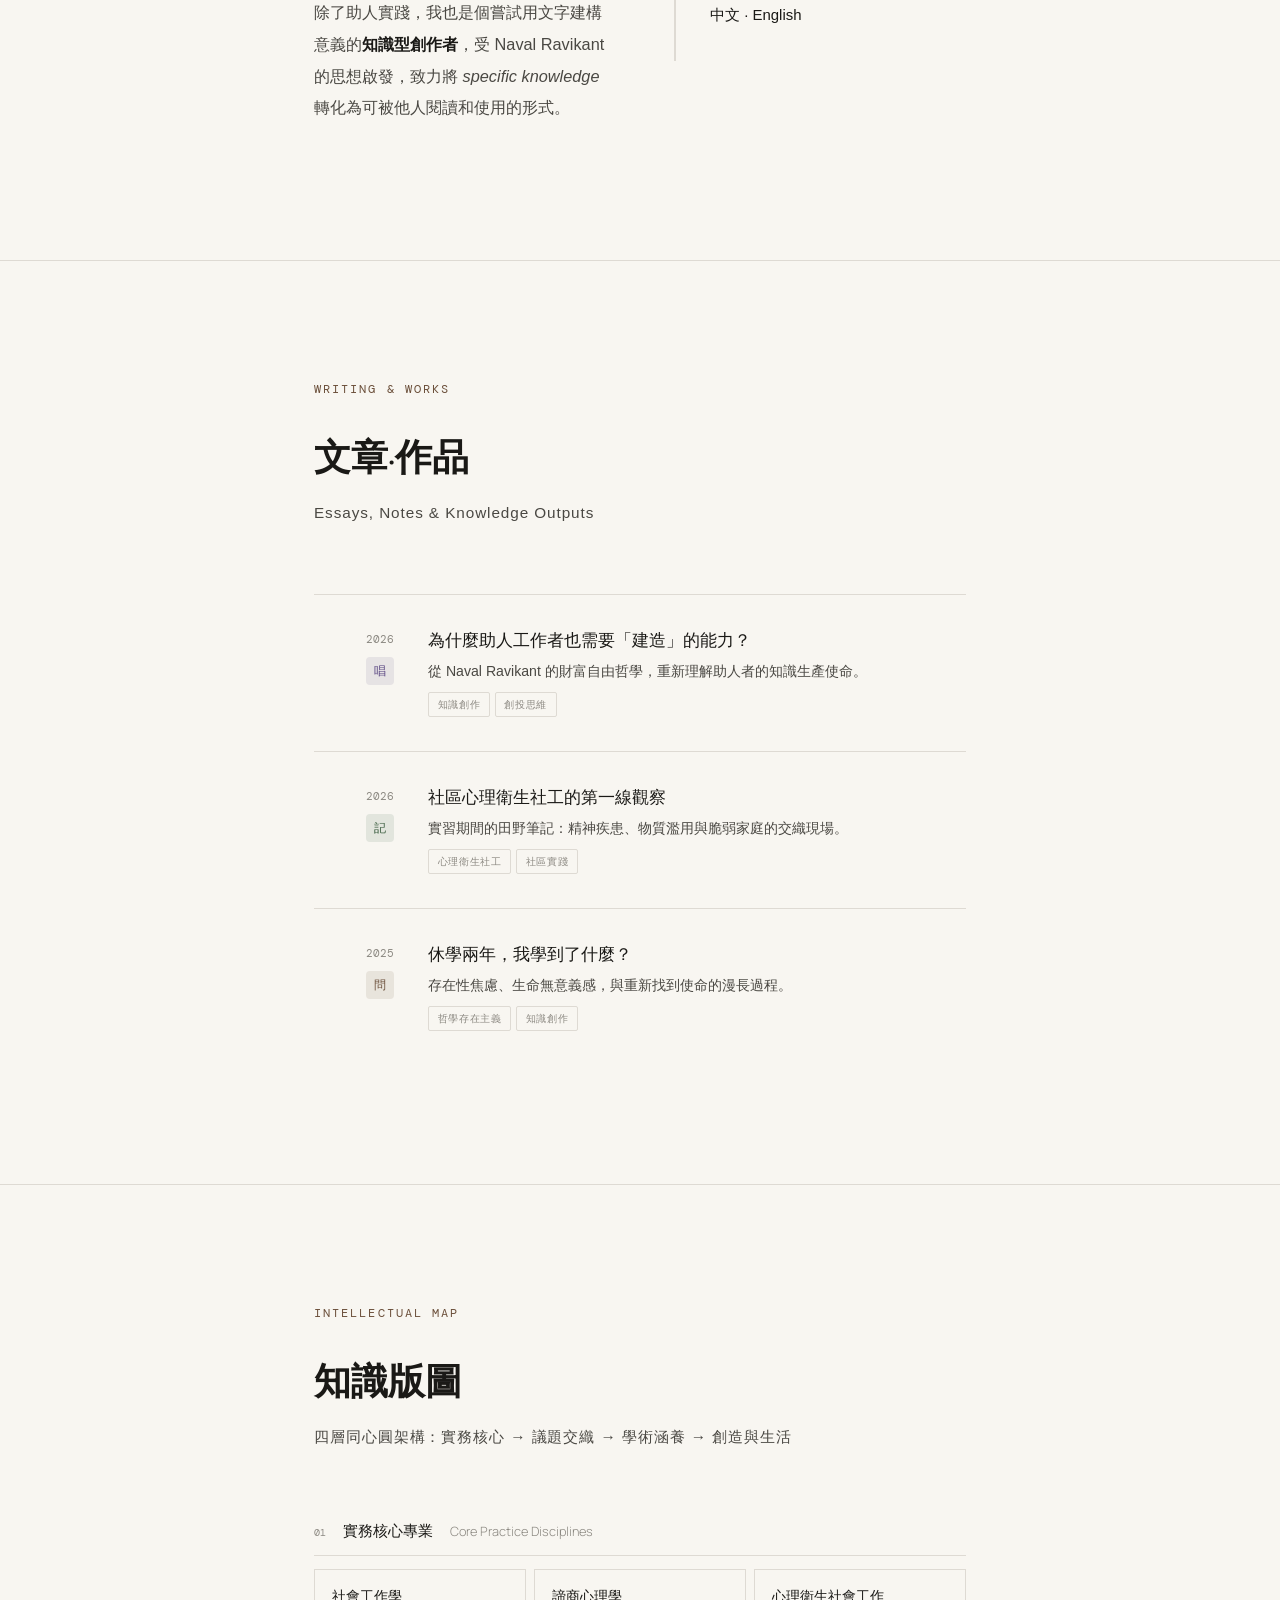
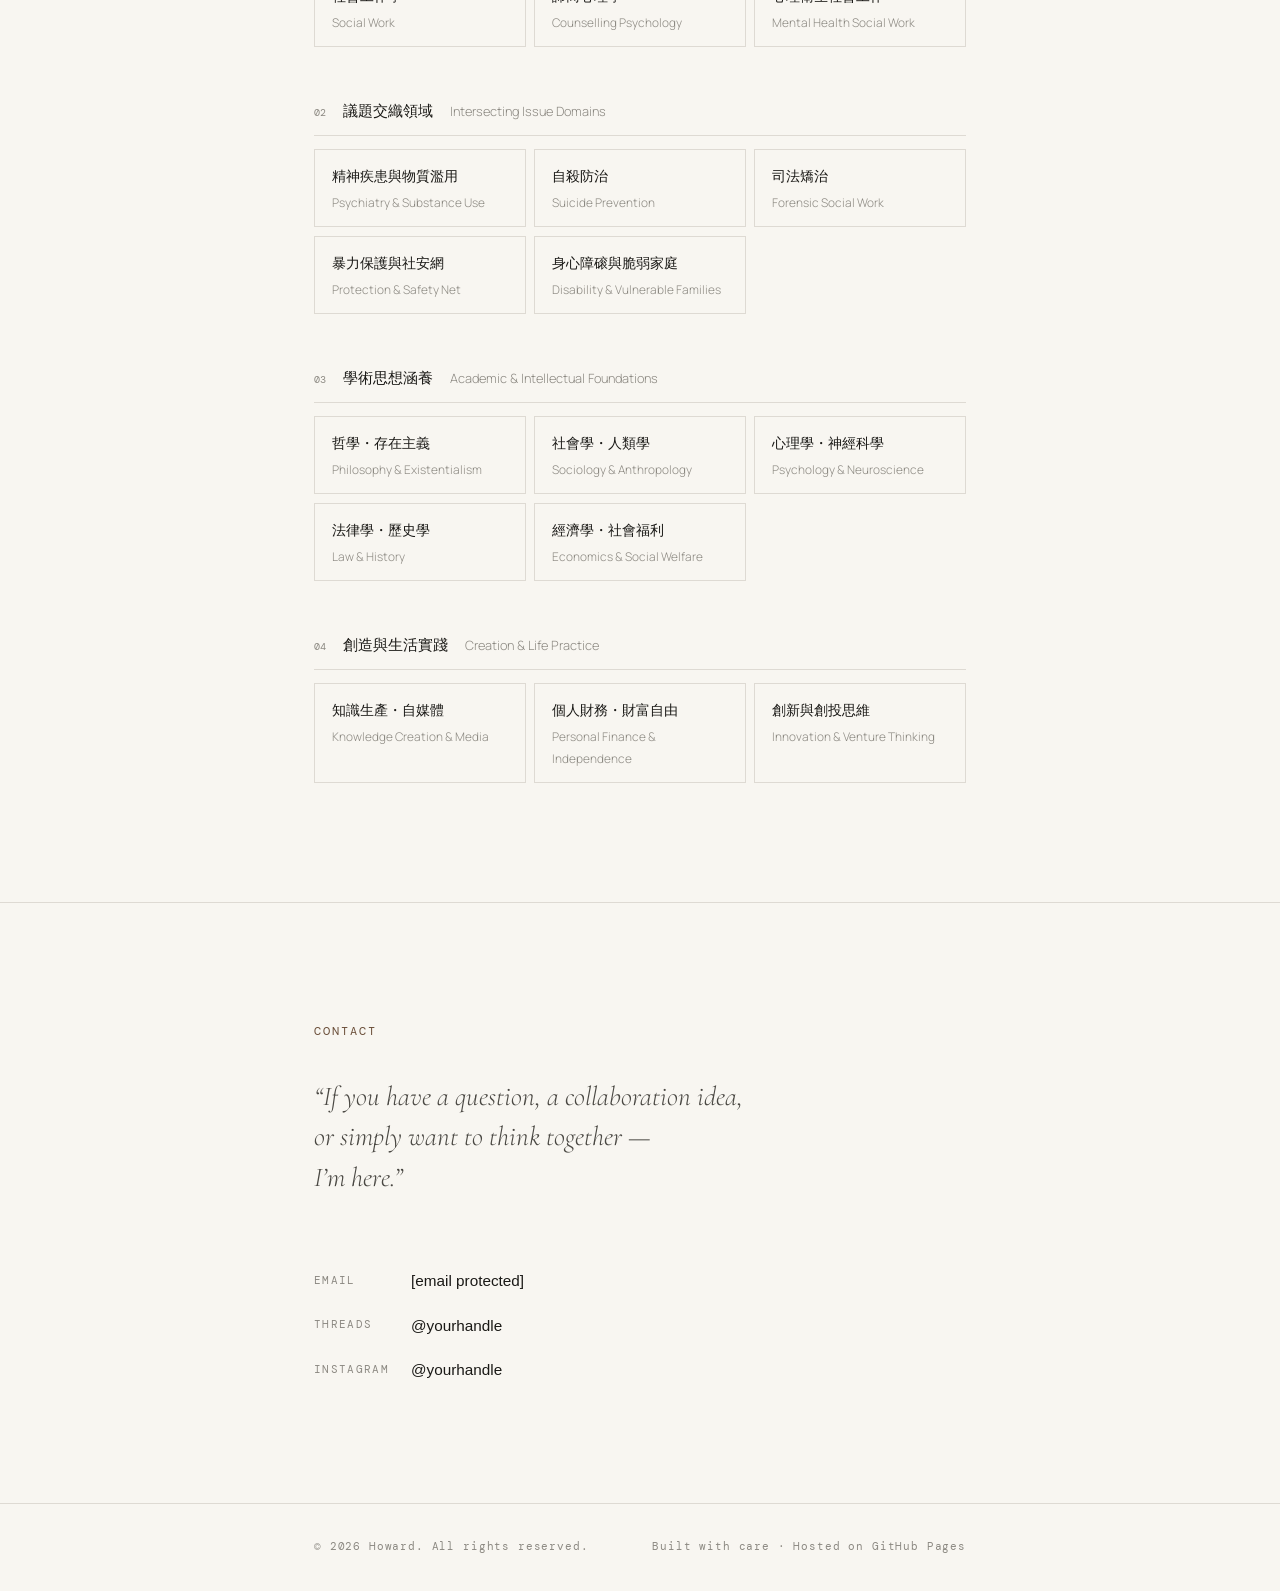
==== commit cfe31ad4: "Update index.html" ====
--- a/index.html
+++ b/index.html
@@ -5,7 +5,7 @@
   <meta name="viewport" content="width=device-width, initial-scale=1.0">
   <title>Howard｜知識・實踐・助人</title>
   <meta name="description" content="社會工作與諦商心理的實務科學家，知識型創作者。">
-  <meta name="author" content="Howard Chang">
+  <meta name="author" content="Howard">
   <link rel="preconnect" href="https://fonts.googleapis.com">
   <link rel="preconnect" href="https://fonts.gstatic.com" crossorigin>
   <!--
@@ -43,27 +43,61 @@
       background: rgba(248,246,241,.92); backdrop-filter: blur(8px);
       border-bottom: 1px solid var(--border);
     }
-    nav .container { display: flex; align-items: center; justify-content: space-between; height: 56px; }
-    .nav-name { font-family: var(--serif-en); font-size: 1.05rem; font-weight: 400; letter-spacing: .04em; color: var(--ink); text-decoration: none; }
+    nav .container { display: flex; align-items: center; justify-content: space-between; height: 64px; }
+    /* Logo 區塊 */
+    .nav-brand { display: flex; align-items: center; gap: .65rem; text-decoration: none; }
+    .nav-logo-mark { width: 22px; height: 22px; background: var(--accent); border-radius: 4px; transform: rotate(45deg); flex-shrink: 0; opacity: .88; }
+    /* ★ Logo 圖片 */
+    .nav-logo-img {
+      width: 32px; height: 32px;
+      object-fit: contain; flex-shrink: 0;
+      border-radius: 50%;
+      background: #1A1916;
+    }
+    .nav-logo-mark { display: none; }  /* 有圖片時隱藏幾何符號 */
+    .nav-name { font-family: var(--serif-en); font-size: 1.15rem; font-weight: 400; letter-spacing: .04em; color: var(--ink); line-height: 1; }
+    .nav-svg-logo { flex-shrink:0; transition:opacity .2s ease; }
+    .nav-brand:hover .nav-svg-logo { opacity:.75; }
+    nav.nav-scrolled .nav-svg-logo { width:26px; height:26px; }
     .nav-links { display: flex; gap: 2rem; list-style: none; }
     .nav-links a { font-family: var(--mono); font-size: .72rem; font-weight: 300; letter-spacing: .08em; color: var(--ink-mid); text-decoration: none; text-transform: uppercase; transition: color .2s; }
     .nav-links a:hover { color: var(--accent); }
 
+    /* 捲動感知導覽列 */
+    nav { transition: box-shadow .3s ease; }
+    nav .container { transition: height .3s ease; }
+    nav.nav-scrolled { box-shadow: 0 2px 12px rgba(0,0,0,.06); }
+    nav.nav-scrolled .container { height: 52px; }
+    .nav-logo-mark { transition: width .3s ease, height .3s ease; }
+    nav.nav-scrolled .nav-logo-img { width: 26px; height: 26px; }
+    nav.nav-scrolled .nav-name { font-size: 1.0rem; }
+
     /* --- Hero --- */
-    #hero { padding-top: calc(56px + 7rem); padding-bottom: 7rem; border-bottom: 1px solid var(--border); }
+    #hero { padding-top: 2rem;   /* banner already handles nav offset */ padding-bottom: 7rem; border-bottom: 1px solid var(--border); }
     .eyebrow { font-family: var(--mono); font-size: .7rem; letter-spacing: .16em; color: var(--accent); text-transform: uppercase; margin-bottom: 2rem; }
     .name-en { font-family: var(--serif-en); font-size: clamp(2.8rem,6vw,4.5rem); font-weight: 300; line-height: 1.1; letter-spacing: -.01em; margin-bottom: .15em; }
-    .name-zh { font-family: var(--zh); font-size: clamp(1.1rem,2.5vw,1.4rem); font-weight: 300; color: var(--ink-mid); letter-spacing: .12em; margin-bottom: 4rem; }
+    .name-zh { font-family: var(--zh); font-size: clamp(1.1rem,2.5vw,1.4rem); font-weight: 300; color: var(--ink-mid); letter-spacing: .12em; margin-bottom: 1.6rem; }
     .statement { max-width: 560px; font-size: 1.05rem; font-weight: 300; line-height: 1.9; color: var(--ink-mid); }
-    .statement em { font-family: var(--serif-en); font-style: italic; font-size: 1rem; color: var(--ink); }
+    .statement em { font-family: var(--sans-en); font-style: normal; font-size: .97rem; font-weight: 500; color: var(--ink); letter-spacing: .01em; }
     .tags { display: flex; flex-wrap: wrap; gap: .5rem; margin-top: 2rem; }
-    .tag { font-family: var(--mono); font-size: .65rem; letter-spacing: .1em; color: var(--ink-lite); border: 1px solid var(--border); padding: .25rem .65rem; border-radius: 2px; text-transform: uppercase; }
+    .tag {
+      font-family: var(--mono); font-size: .62rem; letter-spacing: .08em;
+      color: var(--ink-lite); border: 1px solid var(--border);
+      padding: .22rem .7rem; border-radius: 4px; text-transform: uppercase;
+      background: var(--bg); box-shadow: 0 1px 4px rgba(0,0,0,.07);
+      transition: box-shadow .2s ease, border-color .2s ease, color .2s ease;
+      cursor: default;
+    }
+    .tag:hover {
+      box-shadow: 0 2px 8px rgba(0,0,0,.10);
+      border-color: rgba(107,79,58,.35); color: var(--accent);
+    }
 
     /* --- Section shared --- */
     section { padding: 7rem 0; border-bottom: 1px solid var(--border); }
     section:last-of-type { border-bottom: none; }
     .sec-label { font-family: var(--mono); font-size: .68rem; letter-spacing: .18em; color: var(--accent); text-transform: uppercase; margin-bottom: 2rem; }
-    .sec-title { font-family: var(--serif-en); font-size: clamp(1.6rem,3.5vw,2.2rem); font-weight: 400; line-height: 1.25; margin-bottom: 1rem; }
+    .sec-title { font-family: var(--serif-en); font-size: clamp(1.6rem,3.5vw,2.2rem); font-weight: 600; line-height: 1.25; margin-bottom: 1rem; }
     .sec-sub { font-family: var(--zh); font-size: .9rem; color: var(--ink-mid); letter-spacing: .06em; margin-bottom: 4rem; }
 
     /* --- About --- */
@@ -144,13 +178,117 @@
     .gesture-tag.advocate{background:rgba(90,70,130,.11); color:#5A4682;}
     .domain-tags{display:flex;flex-wrap:wrap;gap:.3rem;margin-top:.5rem;}
     .domain-tag{font-family:var(--mono);font-size:.58rem;letter-spacing:.07em;color:var(--ink-lite);border:1px solid var(--border);padding:.15rem .5rem;border-radius:2px;}
+
+    /* ============================================================
+       首頁橫幅（Homepage Banner）
+       ============================================================
+       設計邏輯：
+         - 全寬背景圖，固定高度，作為頁面最頂端的視覺層
+         - 導覽列是 fixed 覆蓋在最上方，Banner 正好在它下面
+         - 底部漸層遮罩讓橫幅和首頁內容柔和過渡
+         - ★ 替換圖片：把 images/banner.jpg 換成你的圖片路徑
+           若要和文章頁面共用同一張橫幅，路徑填 images/banner.jpg 即可
+
+       Banner 高度調整：
+         260px → 較矮，純裝飾性
+         320px → 標準（目前設定）
+         400px → 較高，視覺主角感
+    ============================================================ */
+    .homepage-banner {
+      width: 100%;
+      height: 240px;
+      margin-top: 64px;   /* push below fixed nav */
+      background-image: url('[data-uri]');
+      background-size: cover;
+      background-position: center;
+      background-color: #F2EEE7;   /* 和 banner.svg 背景色一致 */
+      position: relative;
+      overflow: hidden;
+      /* ★ 陰影移除：改用 ::after 漸層過渡，和文章頁 Banner 樣式一致
+         box-shadow 會在底部製造一條可見的分隔線，和漸層融入效果互相衝突 */
+    }
+    /* 底部漸層遮罩：和文章頁 Banner 相同 */
+    /* ★ ::after 漸層遮罩：覆蓋 Banner 下方 60% 的高度
+       這樣 SVG 底部的樹形線條會自然融入頁面底色，
+       而不是停在一條可見的邊界線上。
+       和文章頁 .article-banner::after 使用相同的邏輯，
+       但高度設定更大（160px vs 80px）因為首頁 Banner 沒有內建
+       頁面容器的自然白色區塊在下方承接。 */
+    .homepage-banner::after {
+      content: '';
+      position: absolute;
+      bottom: 0; left: 0; right: 0;
+      height: 160px;   /* ★ 更大的漸層高度，讓消散更緩慢 */
+      /* 四段漸層：讓消散的曲線更像文章頁的效果
+         transparent → 極淡 → 半透明 → 完全不透明（底色） */
+      background: linear-gradient(
+        to bottom,
+        transparent 0%,
+        rgba(248,246,241,.15) 30%,
+        rgba(248,246,241,.65) 65%,
+        var(--bg) 100%
+      );
+    }
+    /* 佔位提示文字（上傳圖片後刪除整個 .banner-hint span） */
+    .banner-hint {
+      position: absolute;
+      top: 50%; left: 50%;
+      transform: translate(-50%, -50%);
+      font-family: var(--mono); font-size: .65rem;
+      letter-spacing: .12em; color: rgba(107,79,58,.35);
+      text-transform: uppercase; pointer-events: none;
+      white-space: nowrap;
+    }
+
   </style>
 </head>
 <body>
 
+<!-- ============================================================
+     首頁橫幅（Homepage Banner）
+     ============================================================
+     ★ 替換橫幅圖片：
+       1. 把你的圖片上傳到 GitHub Repository 的 /images/ 資料夾
+       2. 修改上方 CSS 的 background-image: url('images/你的圖片.jpg')
+       3. 把下面 <span class="banner-hint"> 那整行刪掉（佔位提示文字）
+
+     ★ 和文章頁面用同一張橫幅：
+       兩個頁面的 CSS 都指向 images/banner.jpg，上傳一次即可。
+     ============================================================ -->
+<div class="homepage-banner">
+
+</div>
+
 <nav>
   <div class="container">
-    <a href="#hero" class="nav-name">Howard</a>
+        <a href="#hero" class="nav-brand">
+      <svg class="nav-svg-logo" width="32" height="32" viewBox="0 0 32 32" fill="none" xmlns="http://www.w3.org/2000/svg">
+        <!-- Outer circle -->
+        <circle cx="16" cy="16" r="13.5" stroke="#6B4F3A" stroke-width="1" opacity=".65"/>
+        <!-- Trunk: vertical line from bottom to mid -->
+        <line x1="16" y1="25" x2="16" y2="16" stroke="#6B4F3A" stroke-width="1.4" stroke-linecap="round" opacity=".9"/>
+        <!-- Root spread left -->
+        <line x1="16" y1="25" x2="12" y2="27" stroke="#6B4F3A" stroke-width="1" stroke-linecap="round" opacity=".55"/>
+        <!-- Root spread right -->
+        <line x1="16" y1="25" x2="20" y2="27" stroke="#6B4F3A" stroke-width="1" stroke-linecap="round" opacity=".55"/>
+        <!-- Main branch left -->
+        <line x1="16" y1="16" x2="10.5" y2="12" stroke="#6B4F3A" stroke-width="1.3" stroke-linecap="round" opacity=".85"/>
+        <!-- Main branch right -->
+        <line x1="16" y1="16" x2="21.5" y2="12" stroke="#6B4F3A" stroke-width="1.3" stroke-linecap="round" opacity=".85"/>
+        <!-- Upper branch: straight up -->
+        <line x1="16" y1="16" x2="16" y2="10" stroke="#6B4F3A" stroke-width="1.2" stroke-linecap="round" opacity=".85"/>
+        <!-- Twig: left branch → small fork -->
+        <line x1="10.5" y1="12" x2="8.5" y2="9.5" stroke="#6B4F3A" stroke-width=".9" stroke-linecap="round" opacity=".7"/>
+        <line x1="10.5" y1="12" x2="11.5" y2="9" stroke="#6B4F3A" stroke-width=".9" stroke-linecap="round" opacity=".7"/>
+        <!-- Twig: right branch → small fork -->
+        <line x1="21.5" y1="12" x2="20.5" y2="9" stroke="#6B4F3A" stroke-width=".9" stroke-linecap="round" opacity=".7"/>
+        <line x1="21.5" y1="12" x2="23.5" y2="9.5" stroke="#6B4F3A" stroke-width=".9" stroke-linecap="round" opacity=".7"/>
+        <!-- Twig: top branch fork -->
+        <line x1="16" y1="10" x2="14" y2="7.5" stroke="#6B4F3A" stroke-width=".9" stroke-linecap="round" opacity=".7"/>
+        <line x1="16" y1="10" x2="18" y2="7.5" stroke="#6B4F3A" stroke-width=".9" stroke-linecap="round" opacity=".7"/>
+      </svg>
+      <span class="nav-name">Howard</span>
+    </a>
     <ul class="nav-links">
       <li><a href="#about">About</a></li>
       <li><a href="#writing">Writing</a></li>
@@ -165,9 +303,9 @@
   <div class="container">
     <p class="eyebrow fi">Social Worker &middot; Knowledge Creator &middot; Researcher</p>
     <!-- ★ 請替換成你的英文名 -->
-    <h1 class="name-en fi">Howard Chang</h1>
+    <h1 class="name-en fi">Howard</h1>
     <!-- ★ 請替換成你的中文全名 -->
-    <p class="name-zh fi">張×× &vert; 知識&middot;實踐&middot;助人</p>
+    <p class="name-zh fi">豪 &vert; 知識&middot;實踐&middot;助人</p>
     <p class="statement fi">
       深耕<em>social work</em>與<em>counselling psychology</em>的雙軌實踐者。
       關注心理衛生、社區助人與知識生產，
@@ -367,10 +505,20 @@
 
 <footer>
   <div class="container">
-    <p class="ft">&copy; 2026 Howard Chang. All rights reserved.</p>
+    <p class="ft">&copy; 2026 Howard. All rights reserved.</p>
     <p class="ft">Built with care &middot; Hosted on GitHub Pages</p>
   </div>
 </footer>
 
+
 <a href="#hero" class="btt" id="btt">&uarr;</a>
-<script data-cfasync="false" src="/cdn-cgi/
+<script>
+  // Back-to-top button
+  const b = document.getElementById('btt');
+  if (b) window.addEventListener('scroll', () => b.classList.toggle('visible', scrollY > 300));
+  // Scroll-aware nav
+  const navEl = document.querySelector('nav');
+  if (navEl) window.addEventListener('scroll', () => navEl.classList.toggle('nav-scrolled', scrollY > 60), { passive: true });
+</script>
+</body>
+</html>
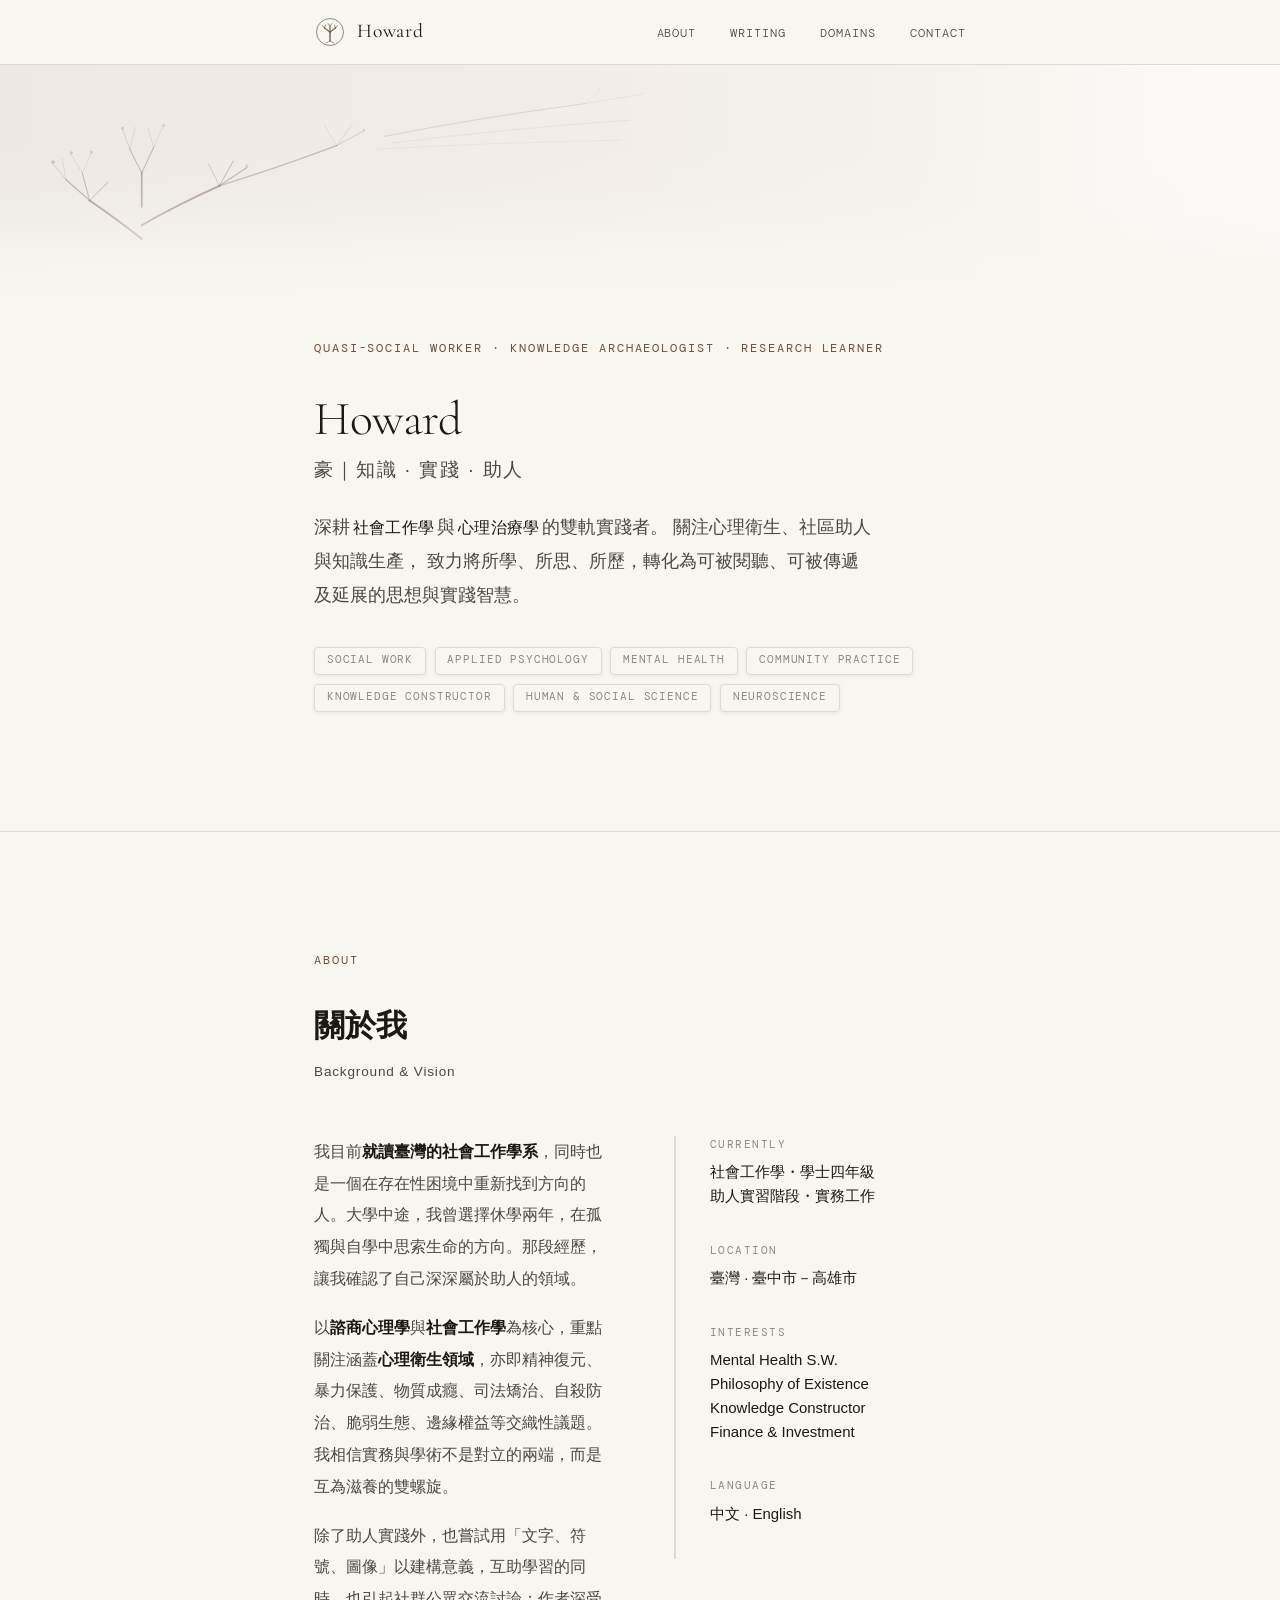
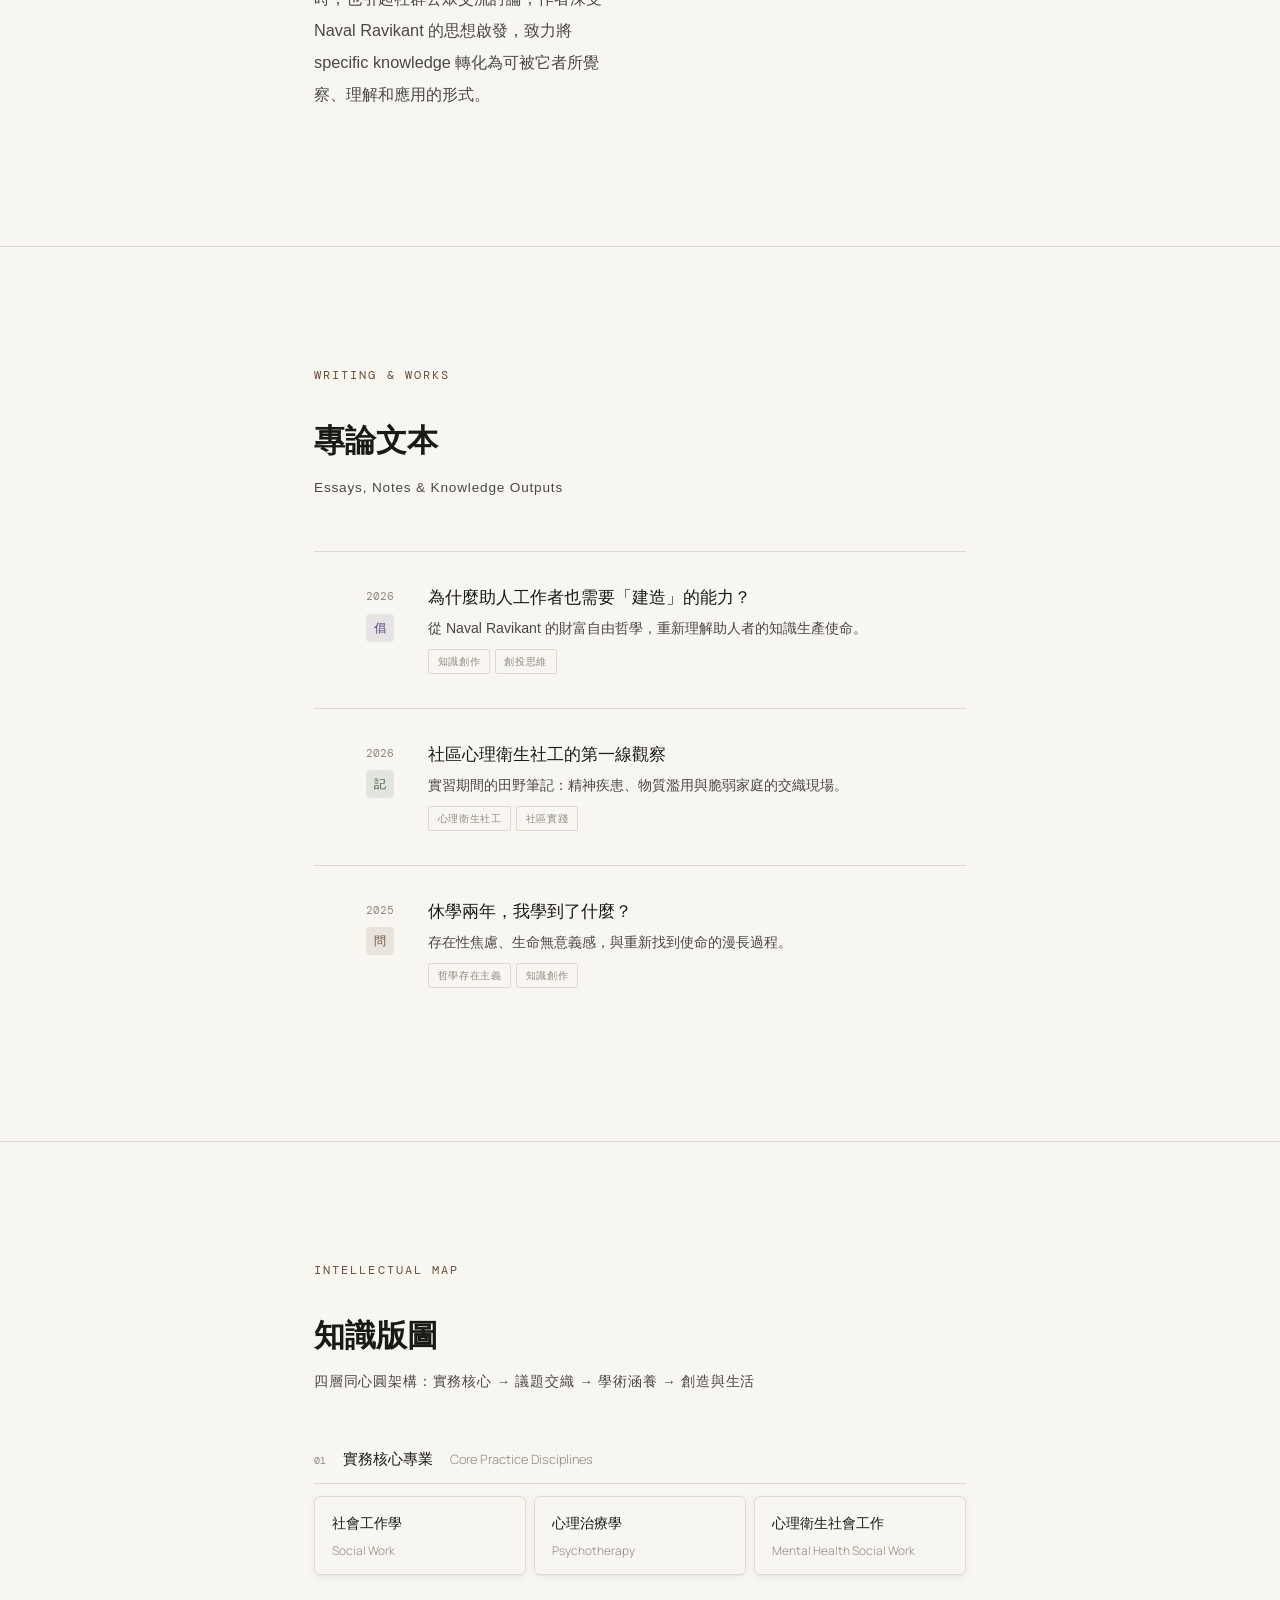
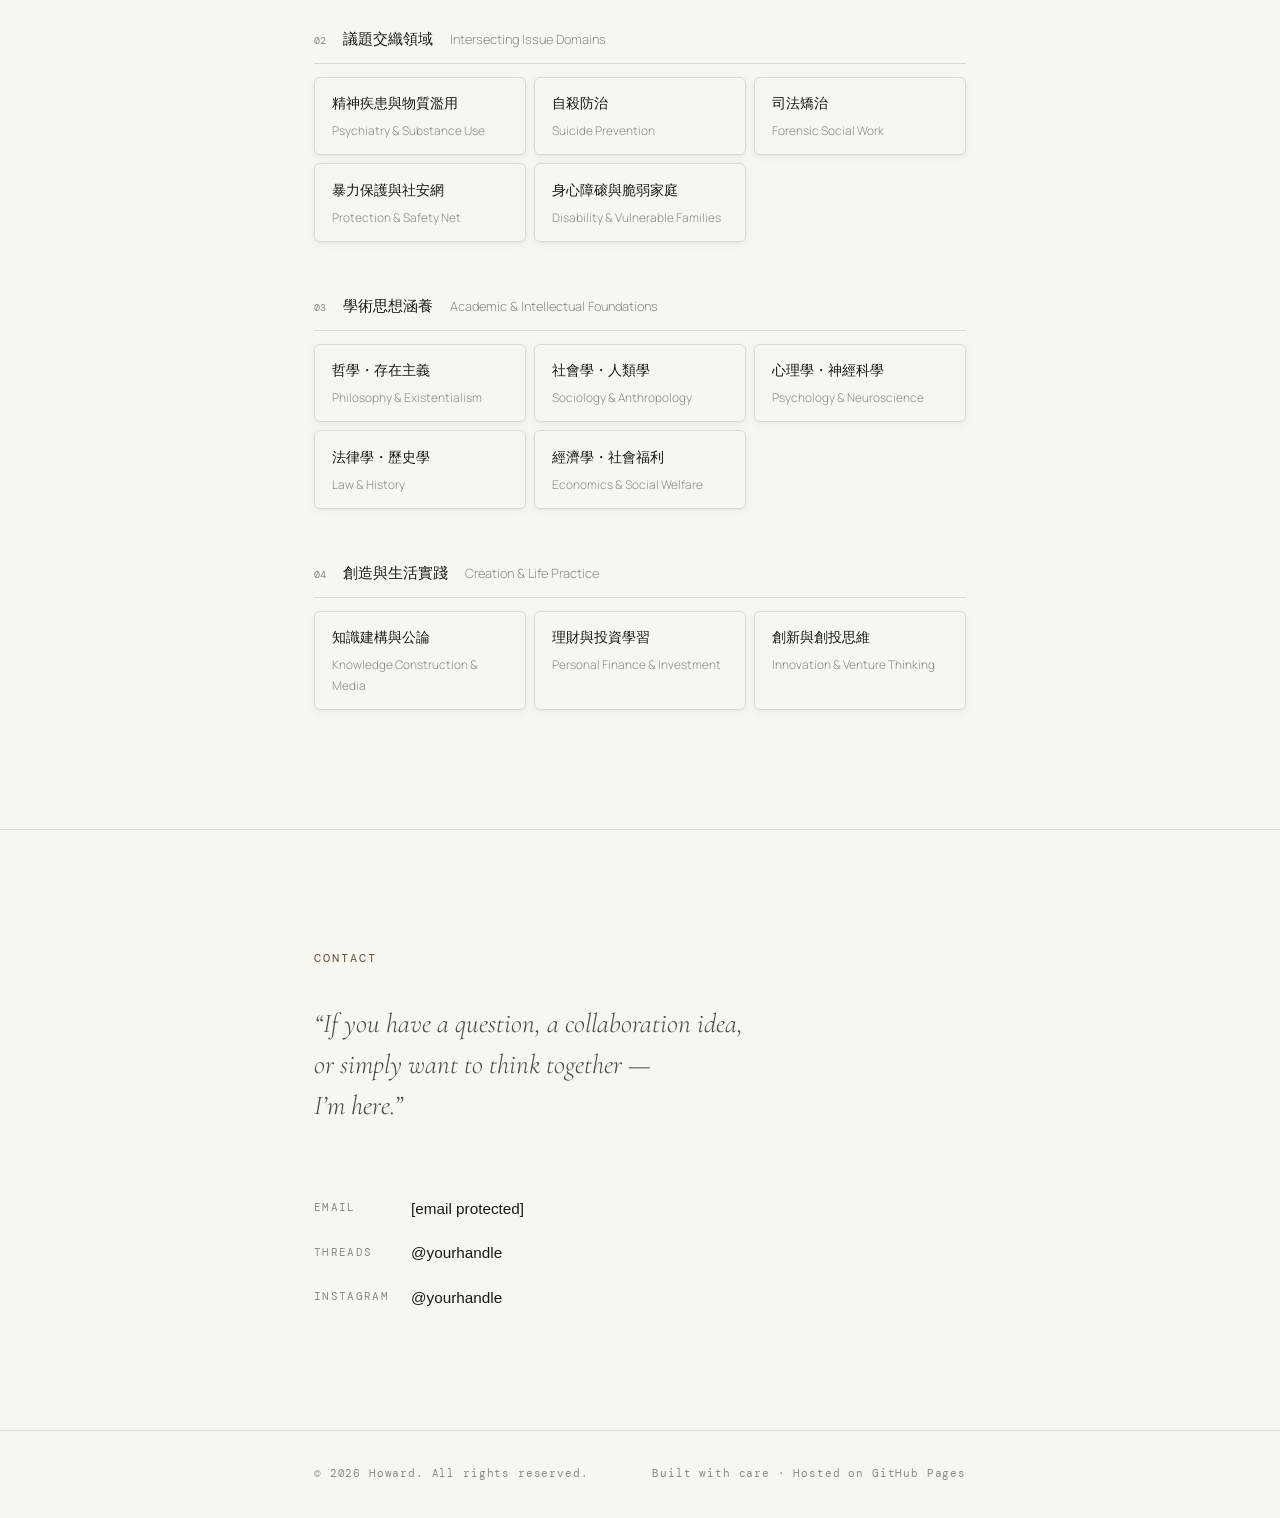
==== commit 38a953fd: "Update index.html" ====
--- a/index.html
+++ b/index.html
@@ -75,8 +75,8 @@
     /* --- Hero --- */
     #hero { padding-top: 2rem;   /* banner already handles nav offset */ padding-bottom: 7rem; border-bottom: 1px solid var(--border); }
     .eyebrow { font-family: var(--mono); font-size: .7rem; letter-spacing: .16em; color: var(--accent); text-transform: uppercase; margin-bottom: 2rem; }
-    .name-en { font-family: var(--serif-en); font-size: clamp(2.8rem,6vw,4.5rem); font-weight: 300; line-height: 1.1; letter-spacing: -.01em; margin-bottom: .15em; }
-    .name-zh { font-family: var(--zh); font-size: clamp(1.1rem,2.5vw,1.4rem); font-weight: 300; color: var(--ink-mid); letter-spacing: .12em; margin-bottom: 1.6rem; }
+    .name-en { font-family: var(--serif-en); font-size: clamp(1.9rem,4vw,2.8rem); font-weight: 300; line-height: 1.1; letter-spacing: -.01em; margin-bottom: .15em; }
+    .name-zh { font-family: var(--zh); font-size: clamp(.95rem,1.8vw,1.12rem); font-weight: 300; color: var(--ink-mid); letter-spacing: .10em; margin-bottom: 1.4rem; }
     .statement { max-width: 560px; font-size: 1.05rem; font-weight: 300; line-height: 1.9; color: var(--ink-mid); }
     .statement em { font-family: var(--sans-en); font-style: normal; font-size: .97rem; font-weight: 500; color: var(--ink); letter-spacing: .01em; }
     .tags { display: flex; flex-wrap: wrap; gap: .5rem; margin-top: 2rem; }
@@ -97,8 +97,8 @@
     section { padding: 7rem 0; border-bottom: 1px solid var(--border); }
     section:last-of-type { border-bottom: none; }
     .sec-label { font-family: var(--mono); font-size: .68rem; letter-spacing: .18em; color: var(--accent); text-transform: uppercase; margin-bottom: 2rem; }
-    .sec-title { font-family: var(--serif-en); font-size: clamp(1.6rem,3.5vw,2.2rem); font-weight: 600; line-height: 1.25; margin-bottom: 1rem; }
-    .sec-sub { font-family: var(--zh); font-size: .9rem; color: var(--ink-mid); letter-spacing: .06em; margin-bottom: 4rem; }
+    .sec-title { font-family: var(--serif-en); font-size: clamp(1.35rem,2.6vw,1.85rem); font-weight: 600; line-height: 1.3; margin-bottom: .8rem; }
+    .sec-sub { font-family: var(--zh); font-size: .8rem; color: var(--ink-mid); letter-spacing: .06em; margin-bottom: 3rem; }
 
     /* --- About --- */
     .about-grid { display: grid; grid-template-columns: 1fr 1fr; gap: 4rem; align-items: start; }
@@ -128,8 +128,26 @@
     /* ★ Manrope 不用斜體 */
     .dgroup-en { font-family: var(--sans-en); font-size: .75rem; font-weight: 300; font-style: normal; color: var(--ink-lite); }
     .dtiles { display: grid; grid-template-columns: repeat(3, 1fr); gap: .5rem; }
-    .dtile { padding: .75rem 1rem; border: 1px solid var(--border); position: relative; transition: border-color .2s, background .15s; }
-    .dtile:hover { border-color: var(--ink-lite); background: rgba(107,79,58,.03); }
+    .dtile {
+      padding: .75rem 1rem;
+      border: 1px solid var(--border);     /* 保留邊框作為清晰邊界 */
+      border-radius: 6px;
+      position: relative;
+      background: var(--bg);
+      /* 柔和單向陰影：和 grid-card、toggle 相同視覺語言 */
+      box-shadow:
+        0 2px 8px  rgba(0, 0, 0, 0.055),
+        0 1px 2px  rgba(0, 0, 0, 0.040);
+      transition: border-color .2s, background .15s, box-shadow .25s ease, transform .2s ease;
+    }
+    .dtile:hover {
+      border-color: rgba(107,79,58,.35);
+      background: rgba(107,79,58,.025);
+      box-shadow:
+        0 4px 14px rgba(0, 0, 0, 0.08),
+        0 1px 4px  rgba(0, 0, 0, 0.05);
+      transform: translateY(-2px);
+    }
     .dtile::before { content: ''; position: absolute; left: -1px; top: 0; bottom: 0; width: 2px; background: var(--accent); opacity: 0; transition: opacity .2s; }
     .dtile:hover::before { opacity: 1; }
     .dtile-zh { font-family: var(--zh); font-size: .85rem; font-weight: 500; margin-bottom: .2rem; }
@@ -238,6 +256,72 @@
       letter-spacing: .12em; color: rgba(107,79,58,.35);
       text-transform: uppercase; pointer-events: none;
       white-space: nowrap;
+    }
+
+
+    /* ============================================================
+       首頁浮動導覽（Homepage Section TOC）
+       ============================================================
+       和文章頁目錄相同的 Neumorphism-lite 風格：
+         - 貼齊右側（right: 0），垂直置中（top: 50% + translateY）
+         - 左側圓弧，右側直角（border-radius: 10px 0 0 10px）
+         - 保留左/上/下邊框，右側無邊框
+         - 微弱雙向陰影（氣氛用，不是主要視覺定義者）
+       桌機（>1100px）顯示，手機隱藏。
+
+       ★ 和文章 TOC 的差別：
+         - 文章 TOC 是 JS 動態生成，隨閱讀進度高亮
+         - 首頁 TOC 是靜態連結，IntersectionObserver 觀察 section 切換
+    ============================================================ */
+    #hp-toc {
+      position: fixed;
+      top: 50%;
+      right: 0;
+      transform: translateY(-50%);
+      z-index: 100;
+      width: 130px;
+
+      background: rgba(255, 255, 255, 0.85);
+      backdrop-filter: blur(12px);
+      -webkit-backdrop-filter: blur(12px);
+
+      border: 1px solid var(--border);
+      border-right: none;
+      border-radius: 10px 0 0 10px;
+
+      padding: .9rem 1rem;
+
+      box-shadow:
+        -5px 5px 20px rgba(0, 0, 0, 0.07),
+        -3px -3px 10px rgba(255,255,255,.65);
+
+      scrollbar-width: none;
+    }
+    @media(max-width: 1100px) { #hp-toc { display: none; } }
+
+    #hp-toc-title {
+      font-family: var(--mono); font-size: .55rem;
+      letter-spacing: .14em; color: var(--ink-lite);
+      text-transform: uppercase;
+      margin-bottom: .6rem; padding-bottom: .45rem;
+      border-bottom: 1px solid var(--border);
+    }
+    #hp-toc-list { list-style: none; }
+    #hp-toc-list li a {
+      display: block;
+      font-family: var(--zh); font-size: .7rem;
+      color: var(--ink-lite); text-decoration: none;
+      padding: .22rem 0 .22rem .45rem;
+      border-left: 2px solid transparent;
+      margin-left: -.45rem;
+      line-height: 1.4;
+      transition: color .15s, border-color .15s;
+    }
+    #hp-toc-list li a:hover { color: var(--ink-mid); }
+    #hp-toc-list li a.active {
+      color: var(--accent);
+      border-left-color: var(--accent);
+      font-weight: 500;
     }
 
   </style>
@@ -301,22 +385,24 @@
 <!-- ====== Hero ====== -->
 <section id="hero">
   <div class="container">
-    <p class="eyebrow fi">Social Worker &middot; Knowledge Creator &middot; Researcher</p>
+    <p class="eyebrow fi">Quasi-Social Worker &middot; Knowledge Archaeologist &middot; Research Learner</p>
     <!-- ★ 請替換成你的英文名 -->
     <h1 class="name-en fi">Howard</h1>
     <!-- ★ 請替換成你的中文全名 -->
-    <p class="name-zh fi">豪 &vert; 知識&middot;實踐&middot;助人</p>
+    <p class="name-zh fi">豪｜知識 &middot; 實踐 &middot; 助人</p>
     <p class="statement fi">
-      深耕<em>social work</em>與<em>counselling psychology</em>的雙軌實踐者。
+      深耕<em> 社會工作學 </em>與<em> 心理治療學 </em>的雙軌實踐者。
       關注心理衛生、社區助人與知識生產，
-      致力將所學、所思、所歷，轉化為可被閱讀、可被傳遞的文字與作品。
+      致力將所學、所思、所歷，轉化為可被閱聽、可被傳遞及延展的思想與實踐智慧。
     </p>
     <div class="tags fi">
       <span class="tag">Social Work</span>
-      <span class="tag">Counselling Psychology</span>
+      <span class="tag">Applied Psychology</span>
       <span class="tag">Mental Health</span>
       <span class="tag">Community Practice</span>
-      <span class="tag">Knowledge Creation</span>
+      <span class="tag">Knowledge Constructor</span>
+      <span class="tag">Human & Social Science</span>
+      <span class="tag">Neuroscience</span>
     </div>
   </div>
 </section>
@@ -329,22 +415,22 @@
     <p class="sec-sub">Background &amp; Vision</p>
     <div class="about-grid">
       <div class="about-text">
-        <p>我是<strong>東海大學社會工作學系</strong>的學士，同時也是一個在存在性困境中重新找到方向的人。在大學中途，我曾選擇休學兩年，在孤獨與自學中思索生命的方向。那段經歷，讓我確認了自己深深屬於助人的領域。</p>
-        <p>我的核心關注涵蓋<strong>心理衛生社會工作</strong>、<strong>諦商心理學</strong>，以及精神疾患、物質濫用、司法矯治、自殺防治等交織性議題。我相信實務與學術不是對立的兩端，而是互為滋養的雙螺旋。</p>
-        <p>除了助人實踐，我也是個嘗試用文字建構意義的<strong>知識型創作者</strong>，受 Naval Ravikant 的思想啟發，致力將 <em>specific knowledge</em> 轉化為可被他人閱讀和使用的形式。</p>
+        <p>我目前<strong>就讀臺灣的社會工作學系</strong>，同時也是一個在存在性困境中重新找到方向的人。大學中途，我曾選擇休學兩年，在孤獨與自學中思索生命的方向。那段經歷，讓我確認了自己深深屬於助人的領域。</p>
+        <p>以<strong>諮商心理學</strong>與<strong>社會工作學</strong>為核心，重點關注涵蓋<strong>心理衛生領域</strong>，亦即精神復元、暴力保護、物質成癮、司法矯治、自殺防治、脆弱生態、邊緣權益等交織性議題。我相信實務與學術不是對立的兩端，而是互為滋養的雙螺旋。</p>
+        <p>除了助人實踐外，也嘗試用「文字、符號、圖像」以建構意義，互助學習的同時，也引起社群公眾交流討論；作者深受 Naval Ravikant 的思想啟發，致力將 specific knowledge 轉化為可被它者所覺察、理解和應用的形式。</p>
       </div>
       <div class="sidebar">
         <div class="sitem">
           <p class="sitem-label">Currently</p>
-          <p class="sitem-val">東海大學社工系四年級<br>實習實務工作者<br>知識型自媒體建構中</p>
+          <p class="sitem-val">社會工作學・學士四年級<br>助人實習階段・實務工作<br>
         </div>
         <div class="sitem">
           <p class="sitem-label">Location</p>
-          <p class="sitem-val">臺灣&middot;臺中市</p>
+          <p class="sitem-val">臺灣 &middot; 臺中市－高雄市</p>
         </div>
         <div class="sitem">
           <p class="sitem-label">Interests</p>
-          <p class="sitem-val">Mental Health SW<br>Philosophy of Existence<br>Knowledge Creation<br>Personal Finance</p>
+          <p class="sitem-val">Mental Health S.W.<br>Philosophy of Existence<br>Knowledge Constructor<br>Finance & Investment</p>
         </div>
         <div class="sitem">
           <p class="sitem-label">Language</p>
@@ -359,7 +445,7 @@
 <section id="writing">
   <div class="container">
     <p class="sec-label">Writing &amp; Works</p>
-    <h2 class="sec-title">文章&middot;作品</h2>
+    <h2 class="sec-title">專論文本</h2>
     <p class="sec-sub">Essays, Notes &amp; Knowledge Outputs</p>
 
     <!--
@@ -372,7 +458,7 @@
     <a href="articles/why-helpers-need-to-build.html" class="work-item">
       <div class="work-meta">
         <span class="work-date">2026</span>
-        <span class="gesture-tag advocate">唱</span>
+        <span class="gesture-tag advocate">倡</span>
       </div>
       <div>
         <p class="work-title">為什麼助人工作者也需要「建造」的能力？</p>
@@ -431,7 +517,7 @@
       </div>
       <div class="dtiles">
         <div class="dtile"><p class="dtile-zh">社會工作學</p><p class="dtile-en">Social Work</p></div>
-        <div class="dtile"><p class="dtile-zh">諦商心理學</p><p class="dtile-en">Counselling Psychology</p></div>
+        <div class="dtile"><p class="dtile-zh">心理治療學</p><p class="dtile-en">Psychotherapy</p></div>
         <div class="dtile"><p class="dtile-zh">心理衛生社會工作</p><p class="dtile-en">Mental Health Social Work</p></div>
       </div>
     </div>
@@ -476,8 +562,8 @@
         <span class="dgroup-en">Creation &amp; Life Practice</span>
       </div>
       <div class="dtiles">
-        <div class="dtile"><p class="dtile-zh">知識生產・自媒體</p><p class="dtile-en">Knowledge Creation &amp; Media</p></div>
-        <div class="dtile"><p class="dtile-zh">個人財務・財富自由</p><p class="dtile-en">Personal Finance &amp; Independence</p></div>
+        <div class="dtile"><p class="dtile-zh">知識建構與公論</p><p class="dtile-en">Knowledge Construction &amp; Media</p></div>
+        <div class="dtile"><p class="dtile-zh">理財與投資學習</p><p class="dtile-en">Personal Finance &amp; Investment</p></div>
         <div class="dtile"><p class="dtile-zh">創新與創投思維</p><p class="dtile-en">Innovation &amp; Venture Thinking</p></div>
       </div>
     </div>
@@ -520,5 +606,27 @@
   const navEl = document.querySelector('nav');
   if (navEl) window.addEventListener('scroll', () => navEl.classList.toggle('nav-scrolled', scrollY > 60), { passive: true });
 </script>
+<script>
+/* 首頁浮動導覽：IntersectionObserver 偵測當前可見 section */
+(function() {
+  var sections = document.querySelectorAll('section[id], #hero');
+  var links    = document.querySelectorAll('#hp-toc-list a');
+  if (!links.length) return;
+
+  var observer = new IntersectionObserver(function(entries) {
+    entries.forEach(function(entry) {
+      if (entry.isIntersecting) {
+        var id = entry.target.id;
+        links.forEach(function(a) {
+          a.classList.toggle('active', a.getAttribute('href') === '#' + id);
+        });
+      }
+    });
+  }, { rootMargin: '-40% 0px -40% 0px' });  /* 觸發點在視窗垂直中間 40% 範圍 */
+
+  sections.forEach(function(s) { observer.observe(s); });
+})();
+</script>
+
 </body>
 </html>
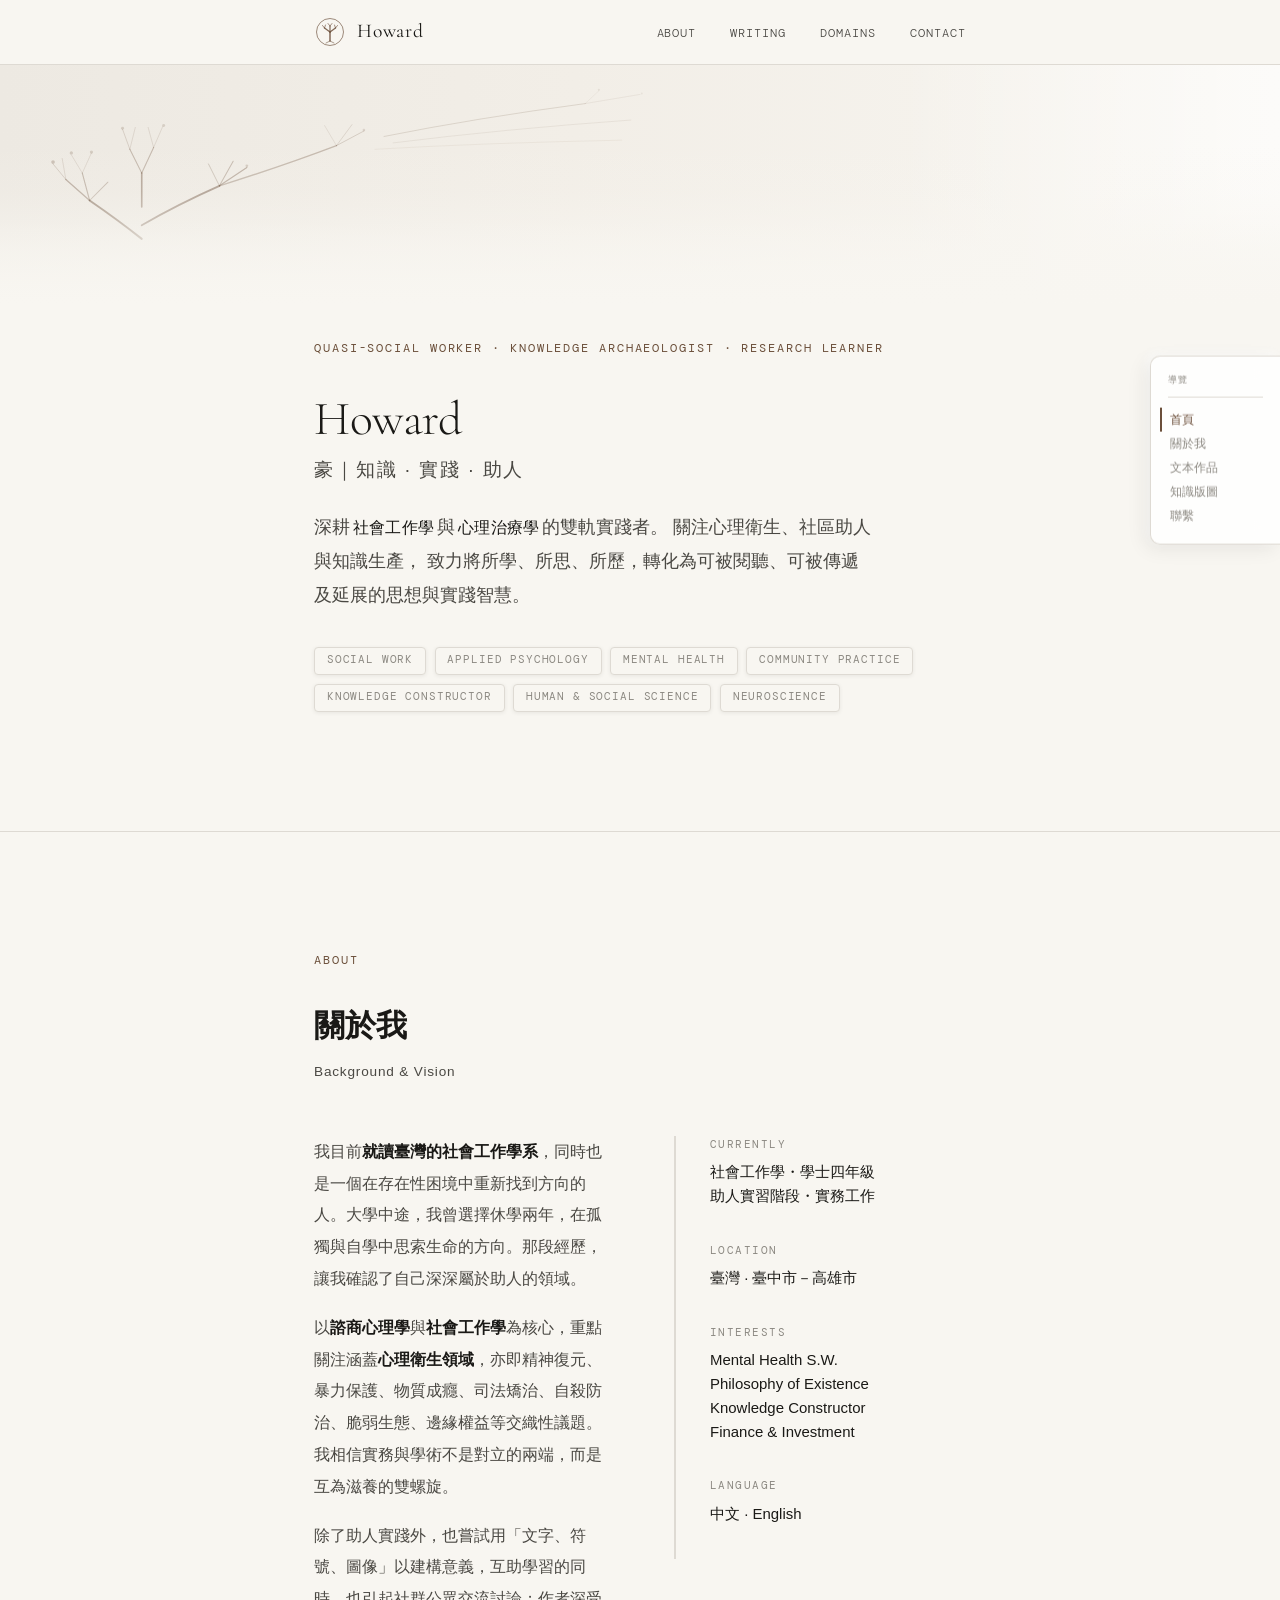
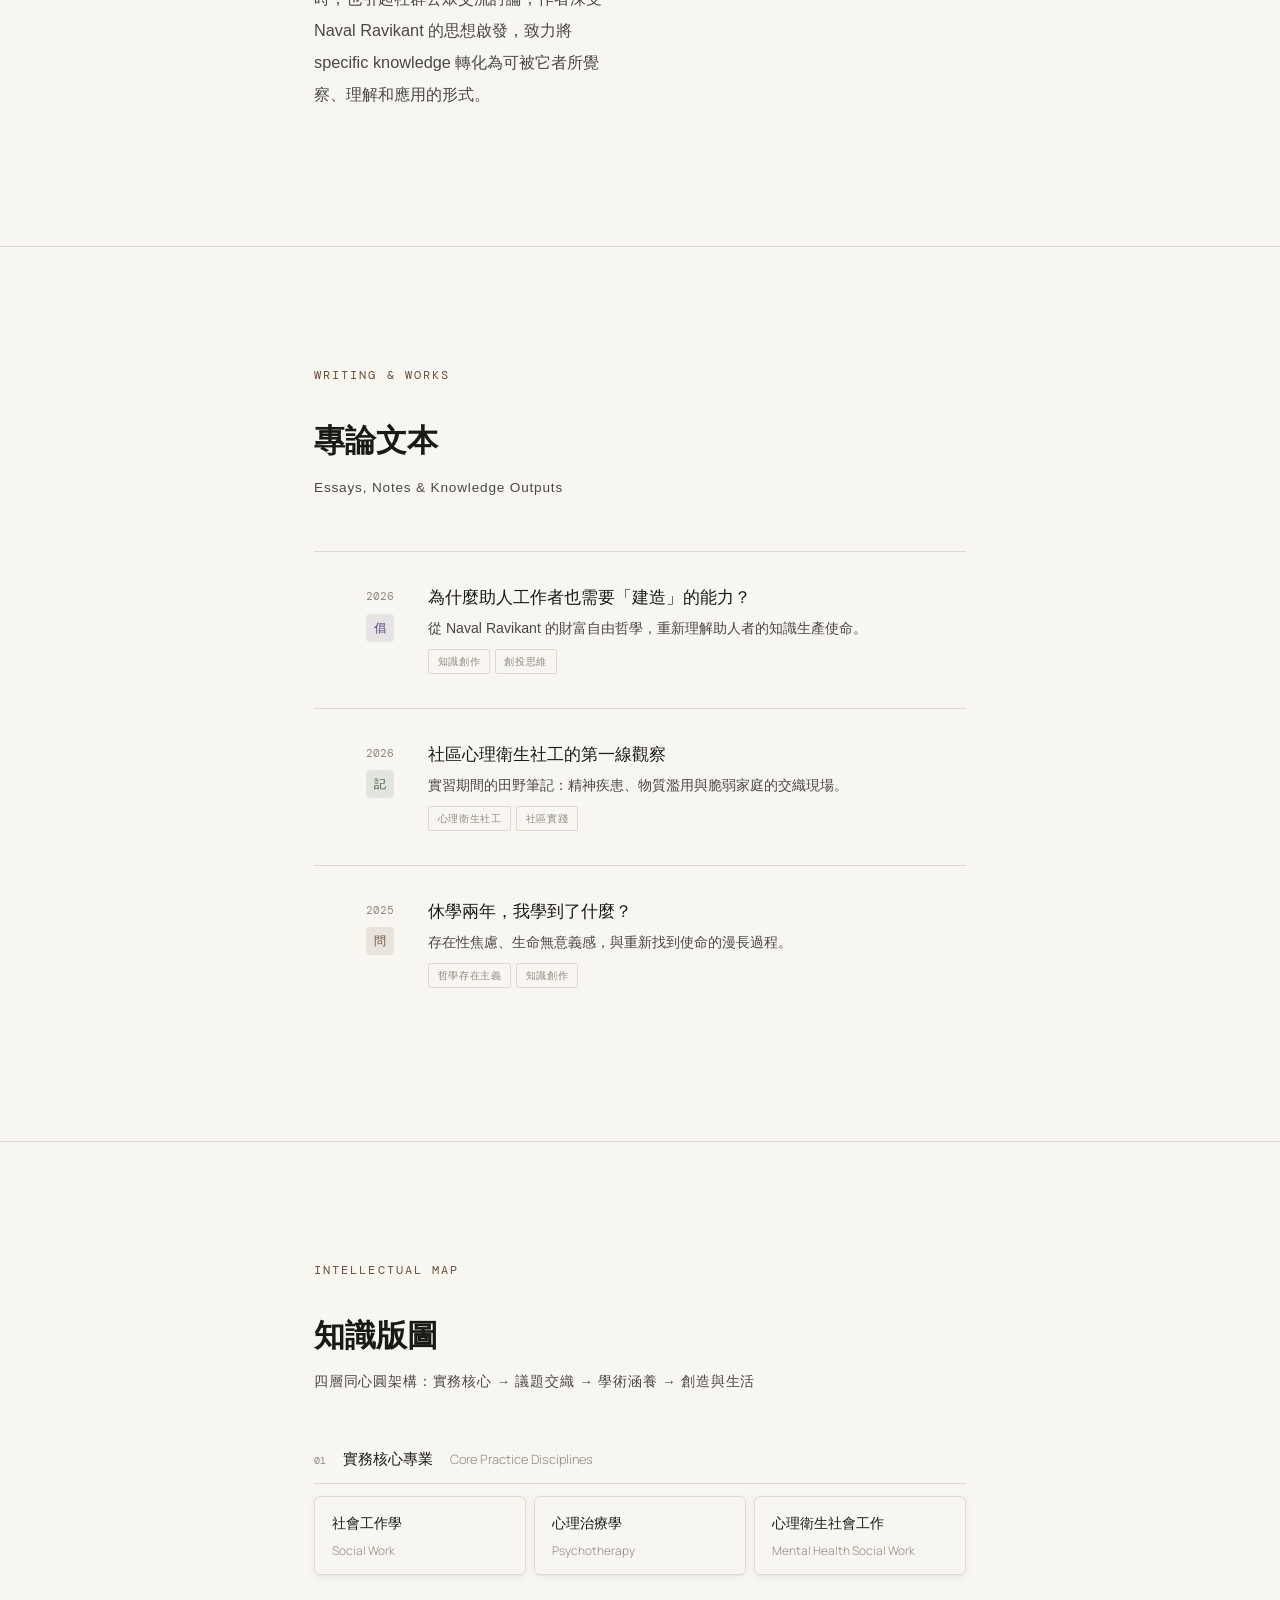
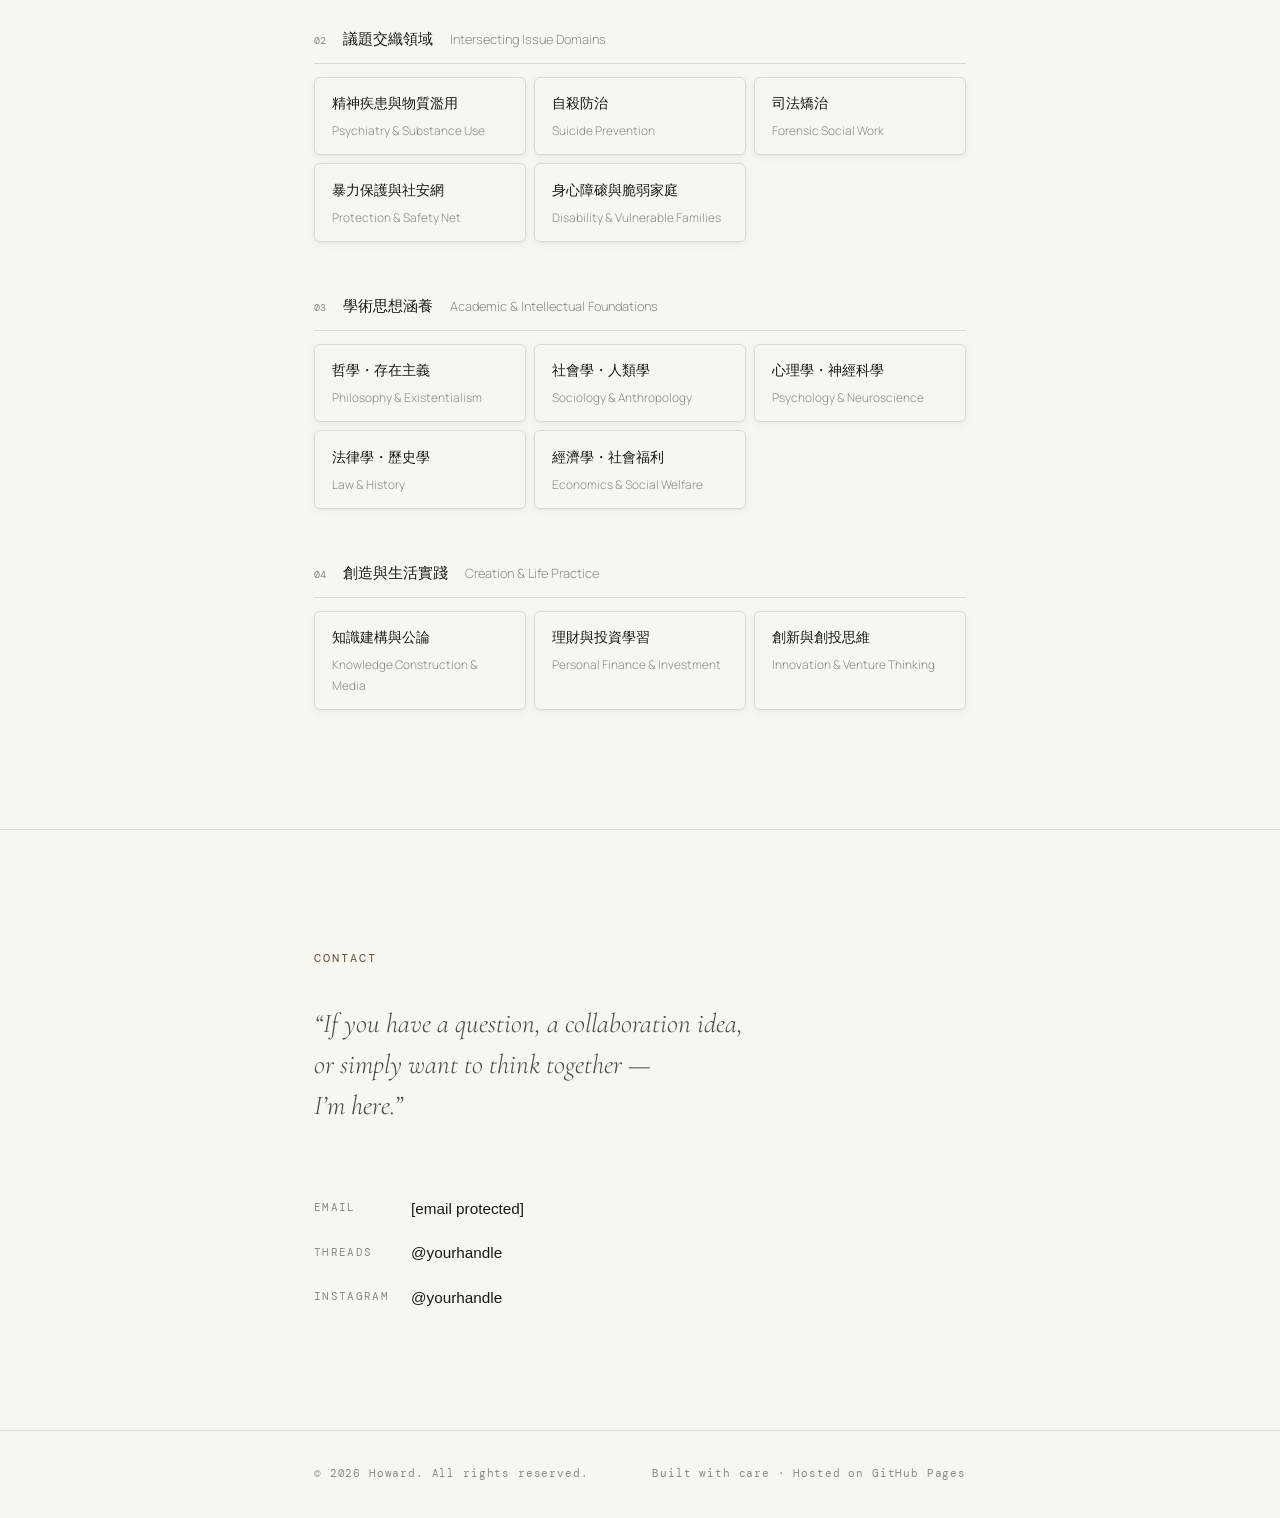
==== commit d5bcb006: "Update index.html" ====
--- a/index.html
+++ b/index.html
@@ -382,6 +382,18 @@
   </div>
 </nav>
 
+<!-- ★ 首頁浮動導覽：CSS 和 JS 已在頁面內，這是 HTML 骨架 -->
+<div id="hp-toc">
+  <p id="hp-toc-title">導覽</p>
+  <ul id="hp-toc-list">
+    <li><a href="#hero"    class="active">首頁</a></li>
+    <li><a href="#about"  >關於我</a></li>
+    <li><a href="#writing">文本作品</a></li>
+    <li><a href="#domains">知識版圖</a></li>
+    <li><a href="#contact">聯繫</a></li>
+  </ul>
+</div>
+
 <!-- ====== Hero ====== -->
 <section id="hero">
   <div class="container">
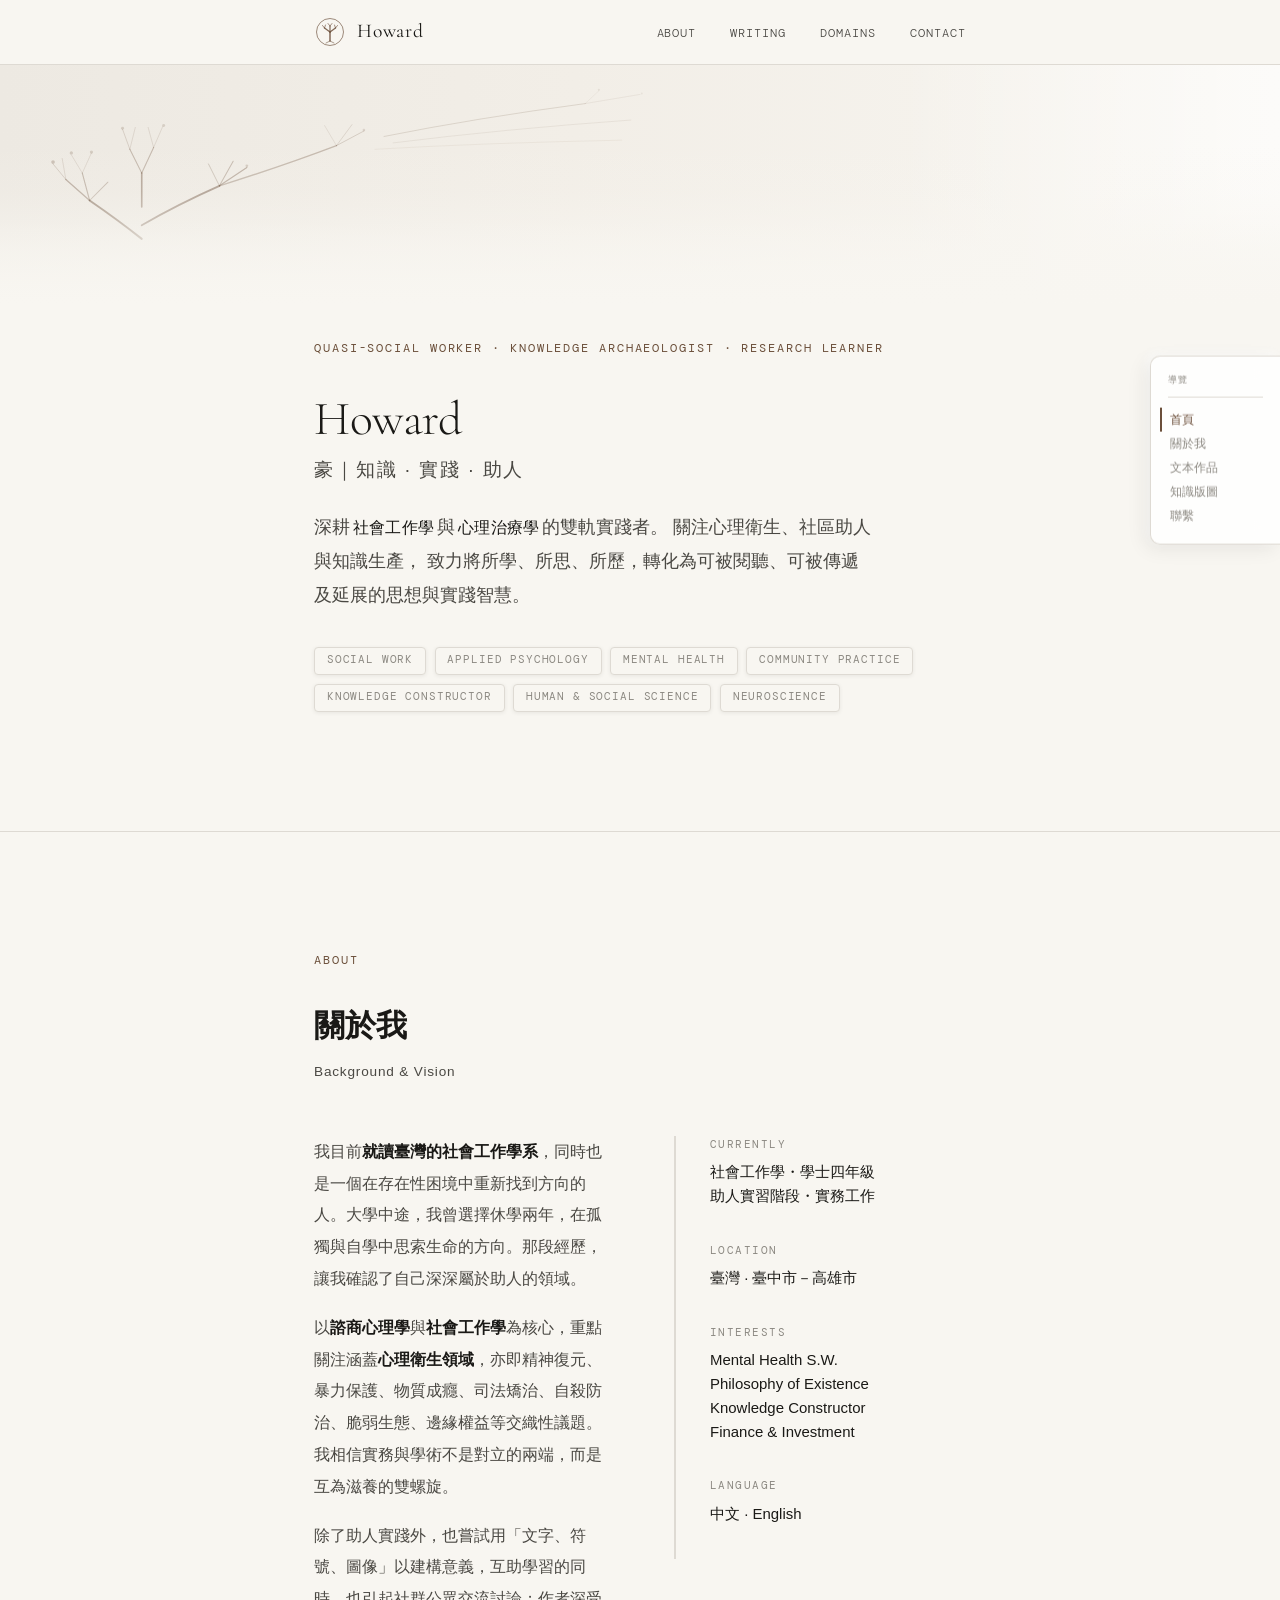
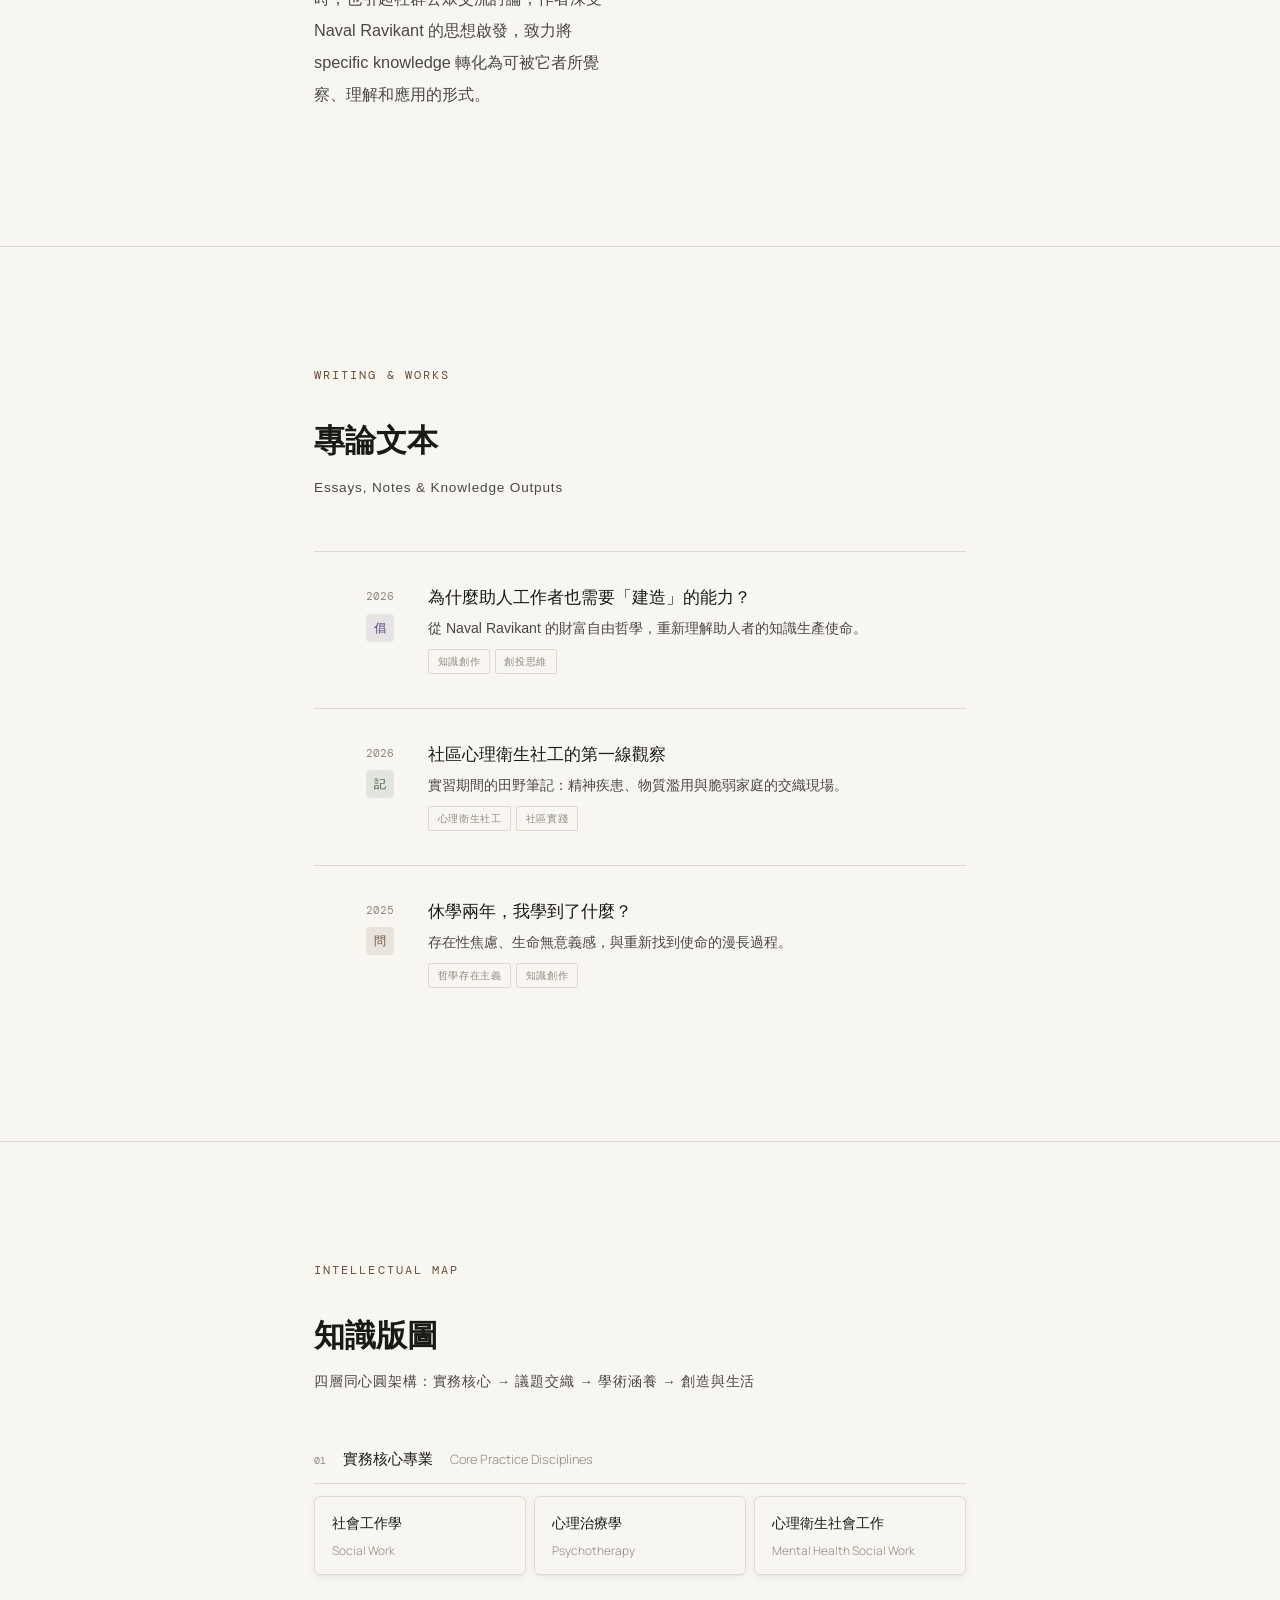
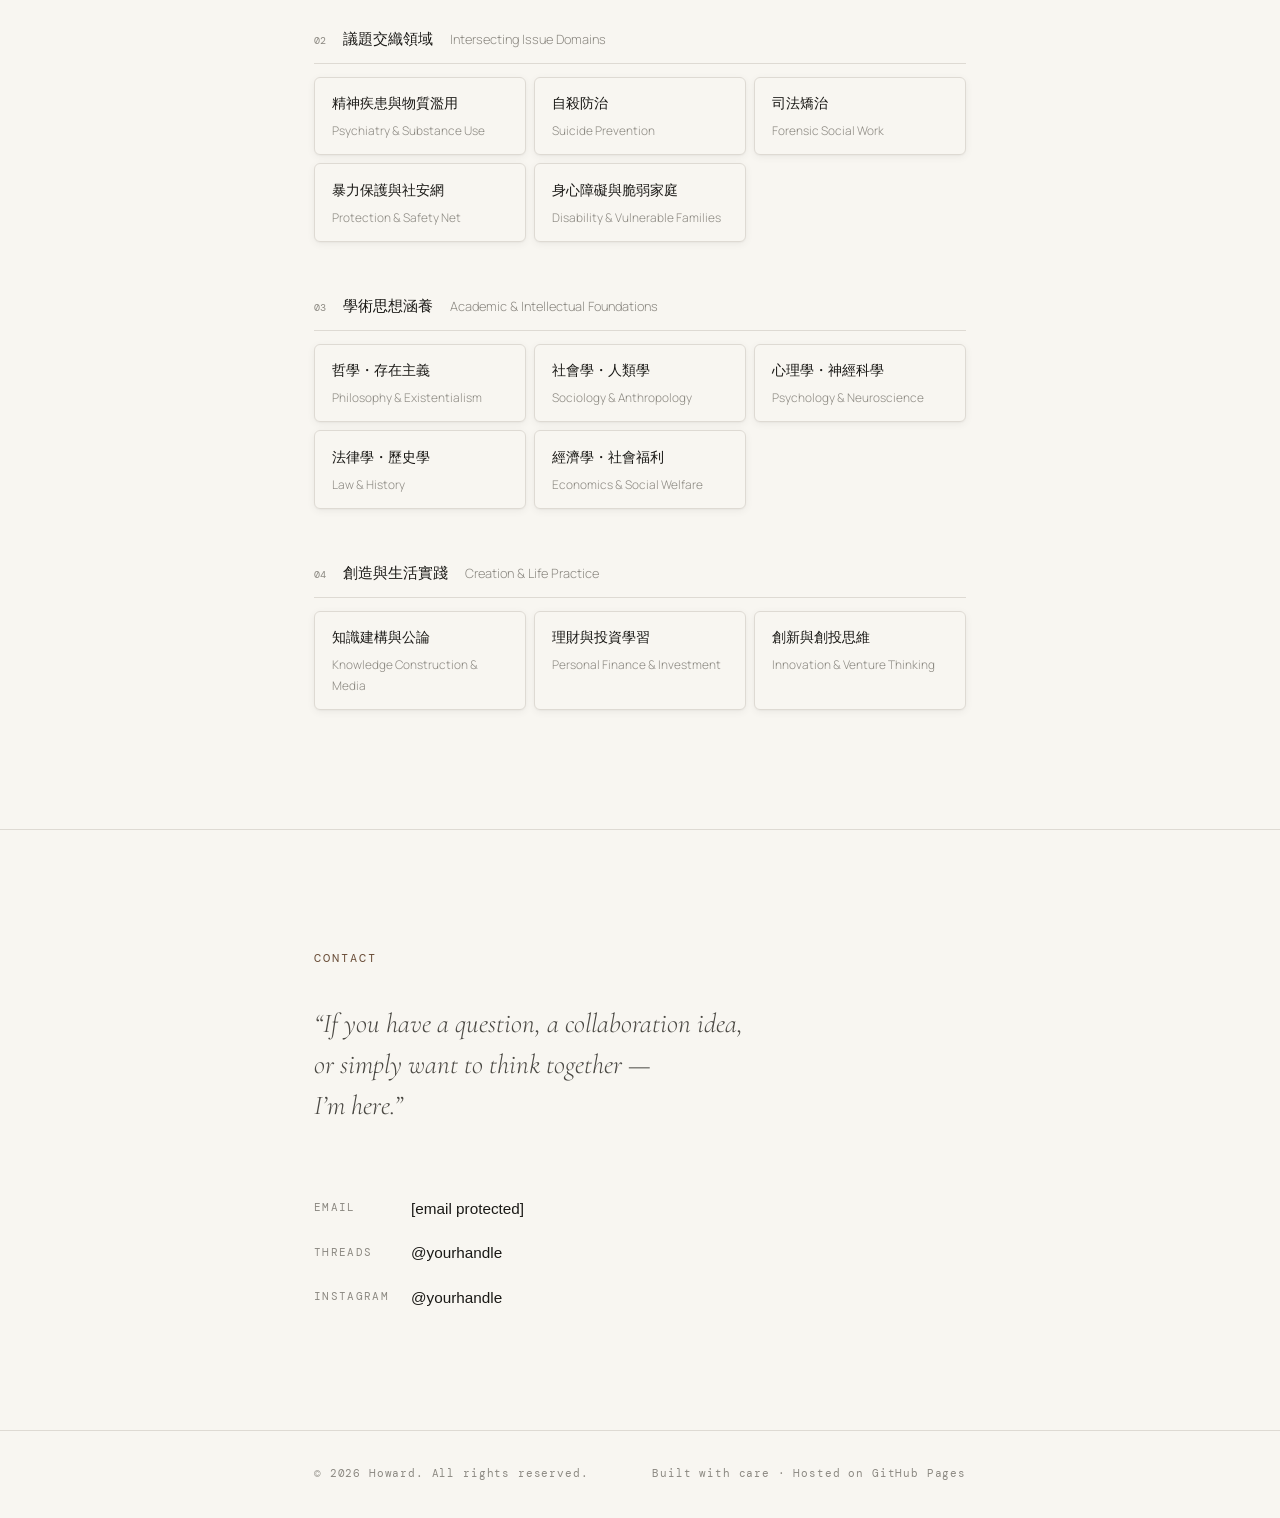
==== commit 8ead6630: "Update index.html" ====
--- a/index.html
+++ b/index.html
@@ -546,7 +546,7 @@
         <div class="dtile"><p class="dtile-zh">自殺防治</p><p class="dtile-en">Suicide Prevention</p></div>
         <div class="dtile"><p class="dtile-zh">司法矯治</p><p class="dtile-en">Forensic Social Work</p></div>
         <div class="dtile"><p class="dtile-zh">暴力保護與社安網</p><p class="dtile-en">Protection &amp; Safety Net</p></div>
-        <div class="dtile"><p class="dtile-zh">身心障磙與脆弱家庭</p><p class="dtile-en">Disability &amp; Vulnerable Families</p></div>
+        <div class="dtile"><p class="dtile-zh">身心障礙與脆弱家庭</p><p class="dtile-en">Disability &amp; Vulnerable Families</p></div>
       </div>
     </div>
 
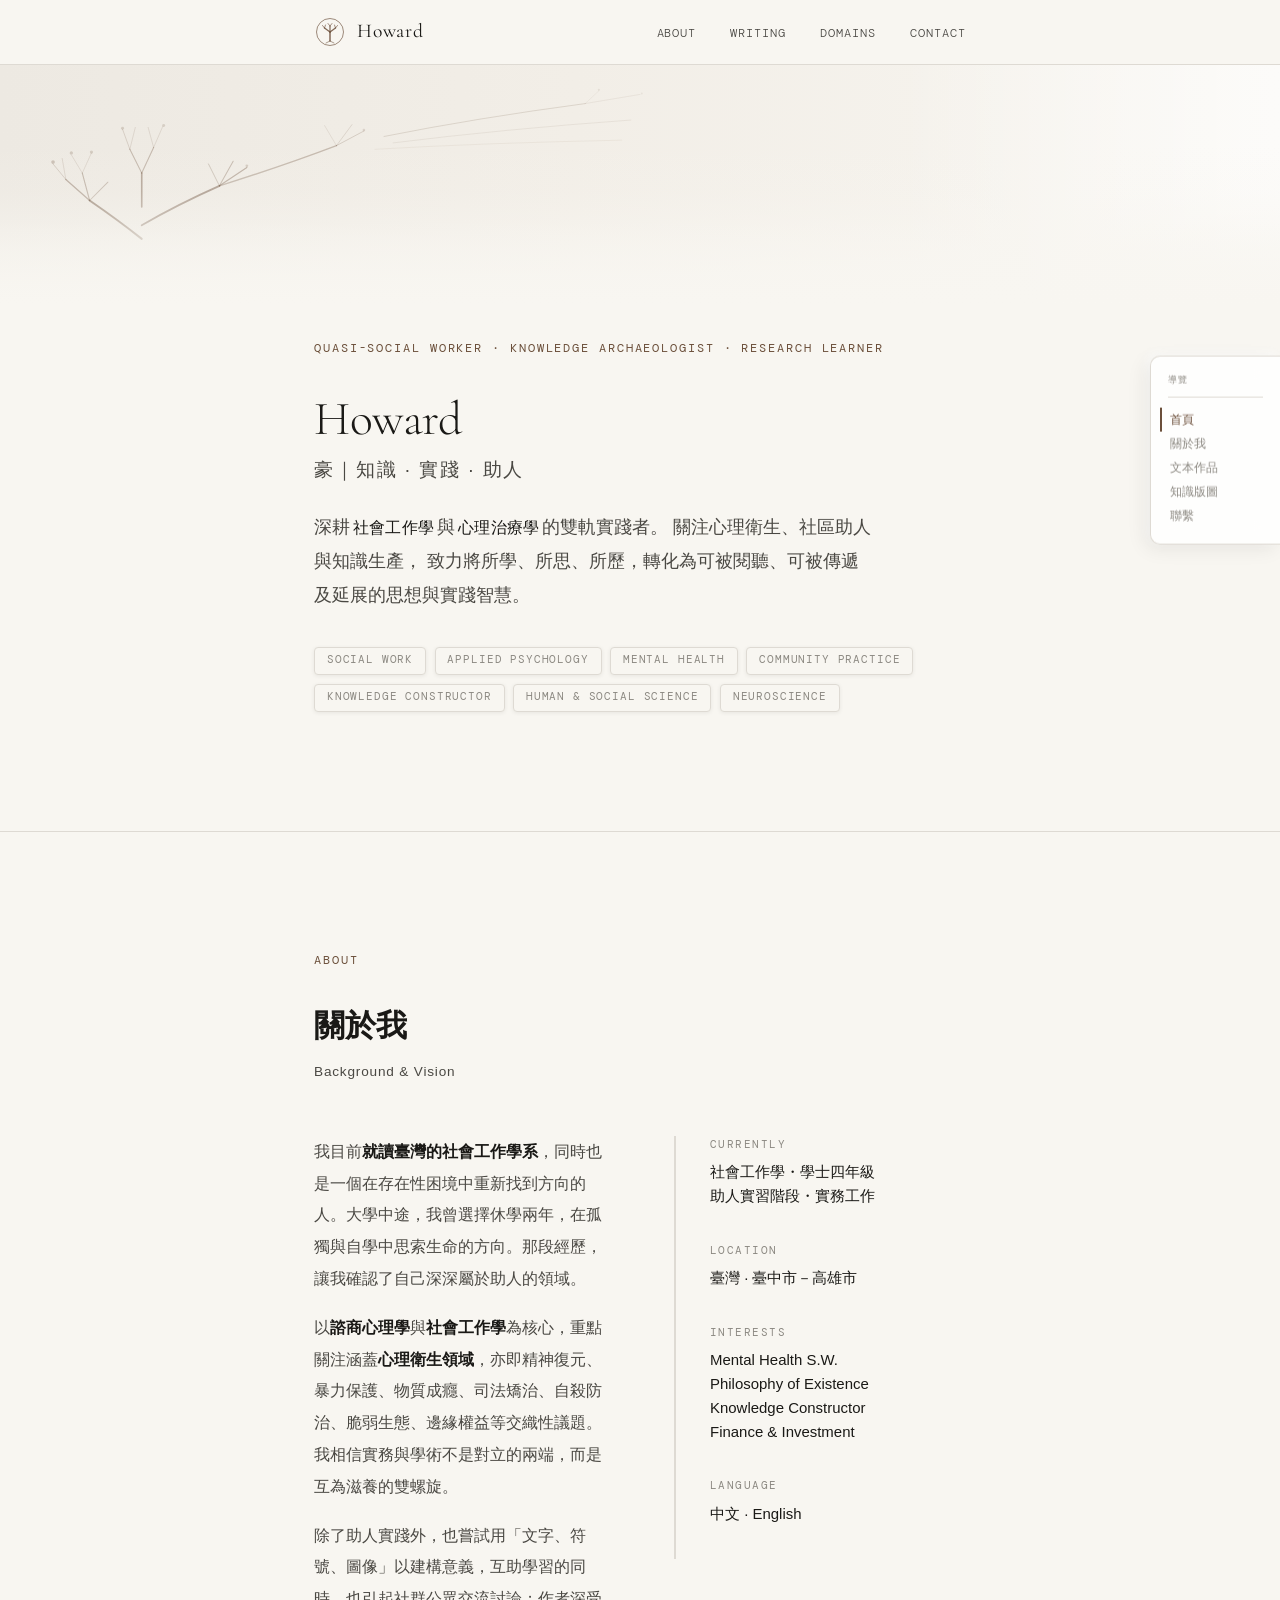
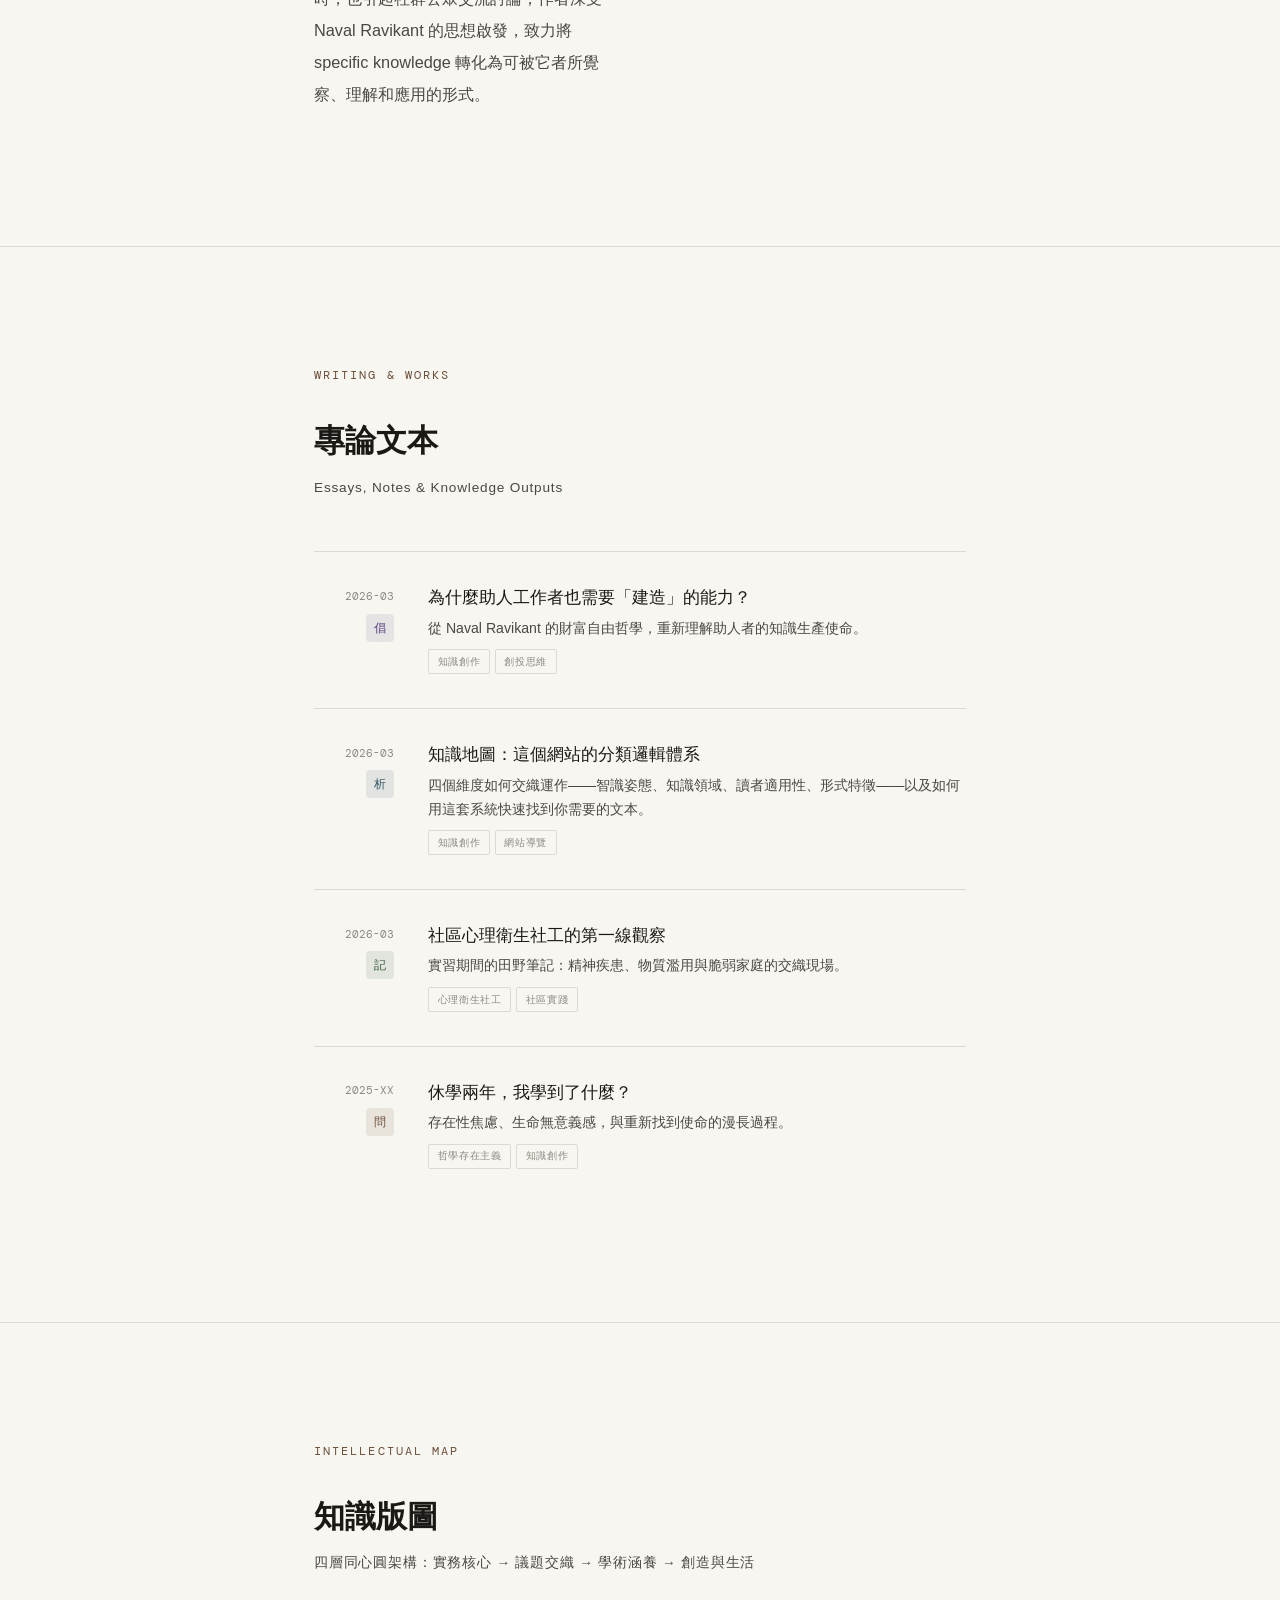
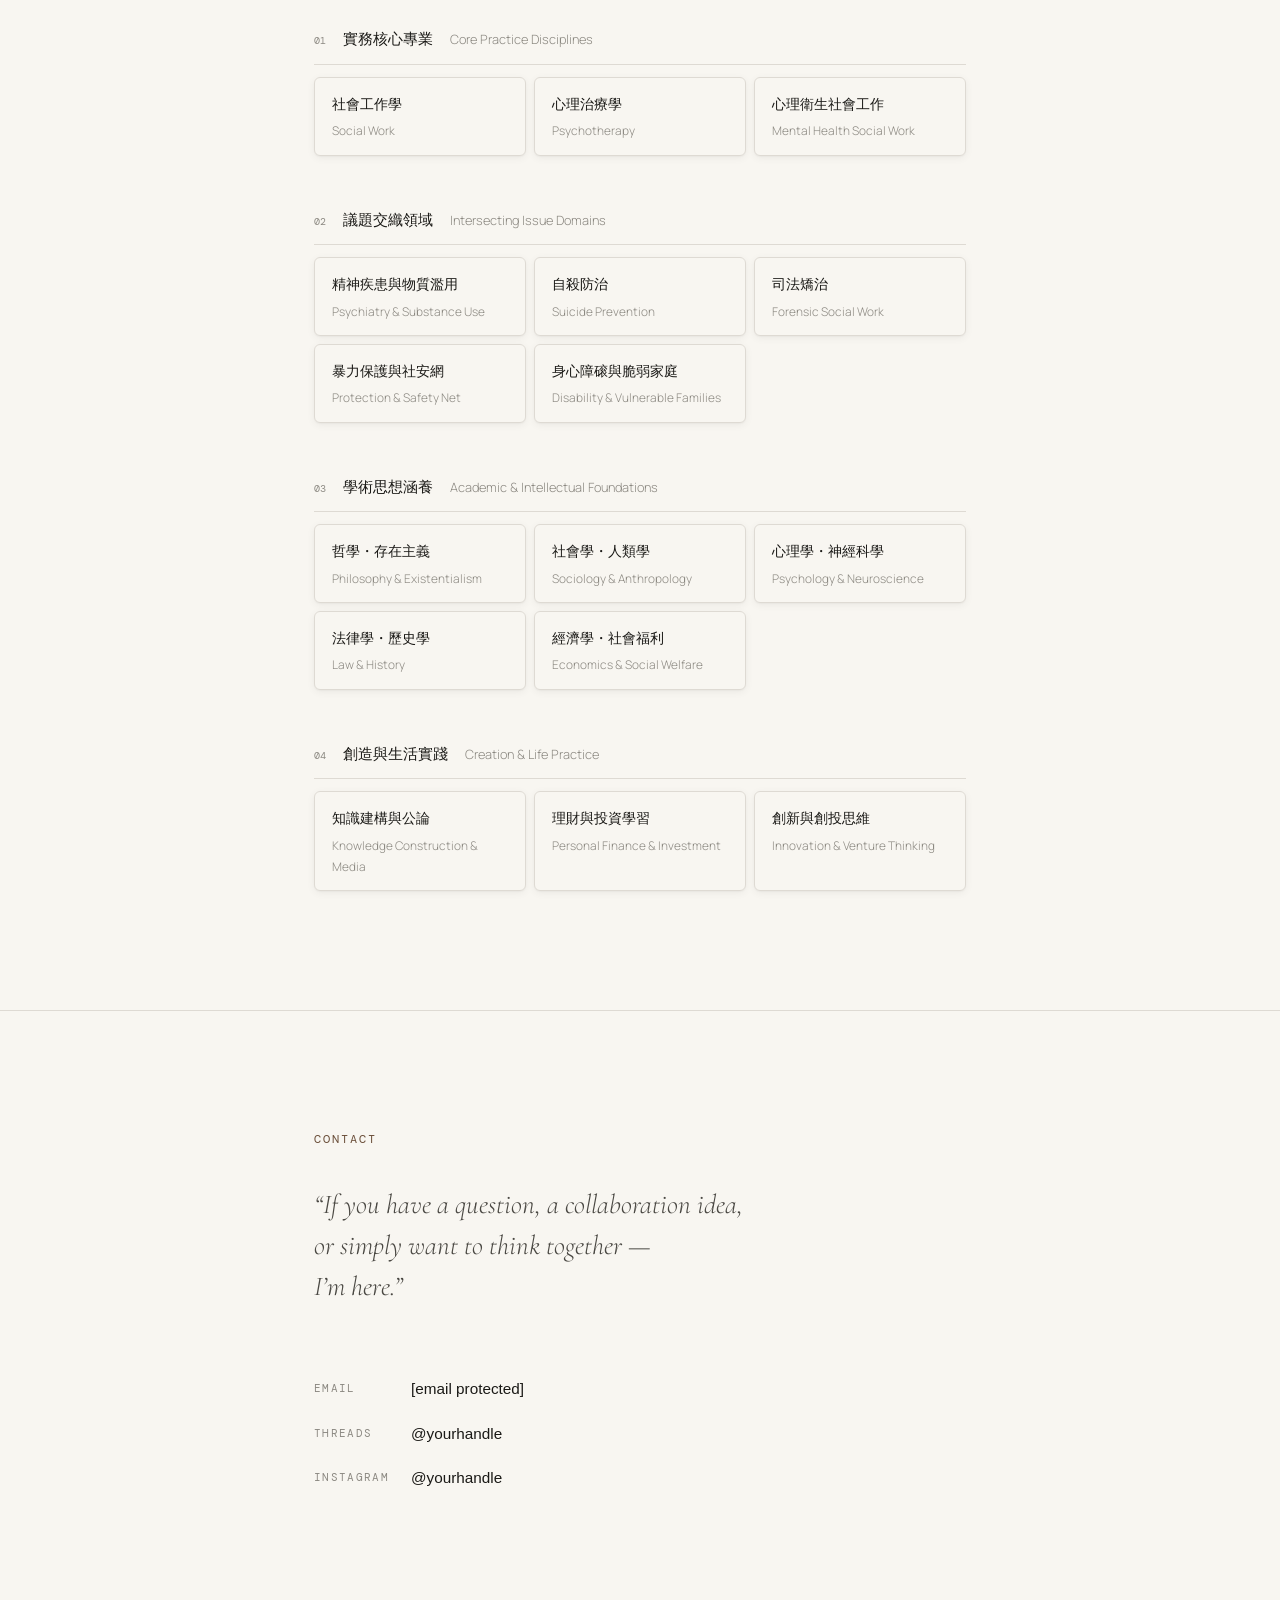
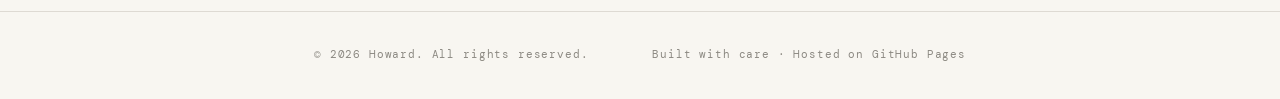
==== commit 2a1ee91b: "Update index.html" ====
--- a/index.html
+++ b/index.html
@@ -469,7 +469,7 @@
     <!-- ★ 第一篇文章：修改此模板後將 href 指向實際檔案 -->
     <a href="articles/why-helpers-need-to-build.html" class="work-item">
       <div class="work-meta">
-        <span class="work-date">2026</span>
+        <span class="work-date">2026-03</span>
         <span class="gesture-tag advocate">倡</span>
       </div>
       <div>
@@ -478,10 +478,23 @@
         <div class="domain-tags"><span class="domain-tag">知識創作</span><span class="domain-tag">創投思維</span></div>
       </div>
     </a>
+    <!-- ★ 第二篇文章：知識地圖・分類邏輯體系 -->
+    <a href="articles/classification-system.html" class="work-item">
+      <div class="work-meta">
+        <span class="work-date">2026-03</span>
+        <span class="gesture-tag analyze">析</span>
+      </div>
+      <div>
+        <p class="work-title">知識地圖：這個網站的分類邏輯體系</p>
+        <p class="work-exc">四個維度如何交織運作——智識姿態、知識領域、讀者適用性、形式特徵——以及如何用這套系統快速找到你需要的文本。</p>
+        <div class="domain-tags"><span class="domain-tag">知識創作</span><span class="domain-tag">網站導覽</span></div>
+      </div>
+    </a>
+
 
     <a href="#" class="work-item">
       <div class="work-meta">
-        <span class="work-date">2026</span>
+        <span class="work-date">2026-03</span>
         <span class="gesture-tag record">記</span>
       </div>
       <div>
@@ -493,7 +506,7 @@
 
     <a href="#" class="work-item">
       <div class="work-meta">
-        <span class="work-date">2025</span>
+        <span class="work-date">2025-XX</span>
         <span class="gesture-tag ask">問</span>
       </div>
       <div>
@@ -546,7 +559,7 @@
         <div class="dtile"><p class="dtile-zh">自殺防治</p><p class="dtile-en">Suicide Prevention</p></div>
         <div class="dtile"><p class="dtile-zh">司法矯治</p><p class="dtile-en">Forensic Social Work</p></div>
         <div class="dtile"><p class="dtile-zh">暴力保護與社安網</p><p class="dtile-en">Protection &amp; Safety Net</p></div>
-        <div class="dtile"><p class="dtile-zh">身心障礙與脆弱家庭</p><p class="dtile-en">Disability &amp; Vulnerable Families</p></div>
+        <div class="dtile"><p class="dtile-zh">身心障磙與脆弱家庭</p><p class="dtile-en">Disability &amp; Vulnerable Families</p></div>
       </div>
     </div>
 
